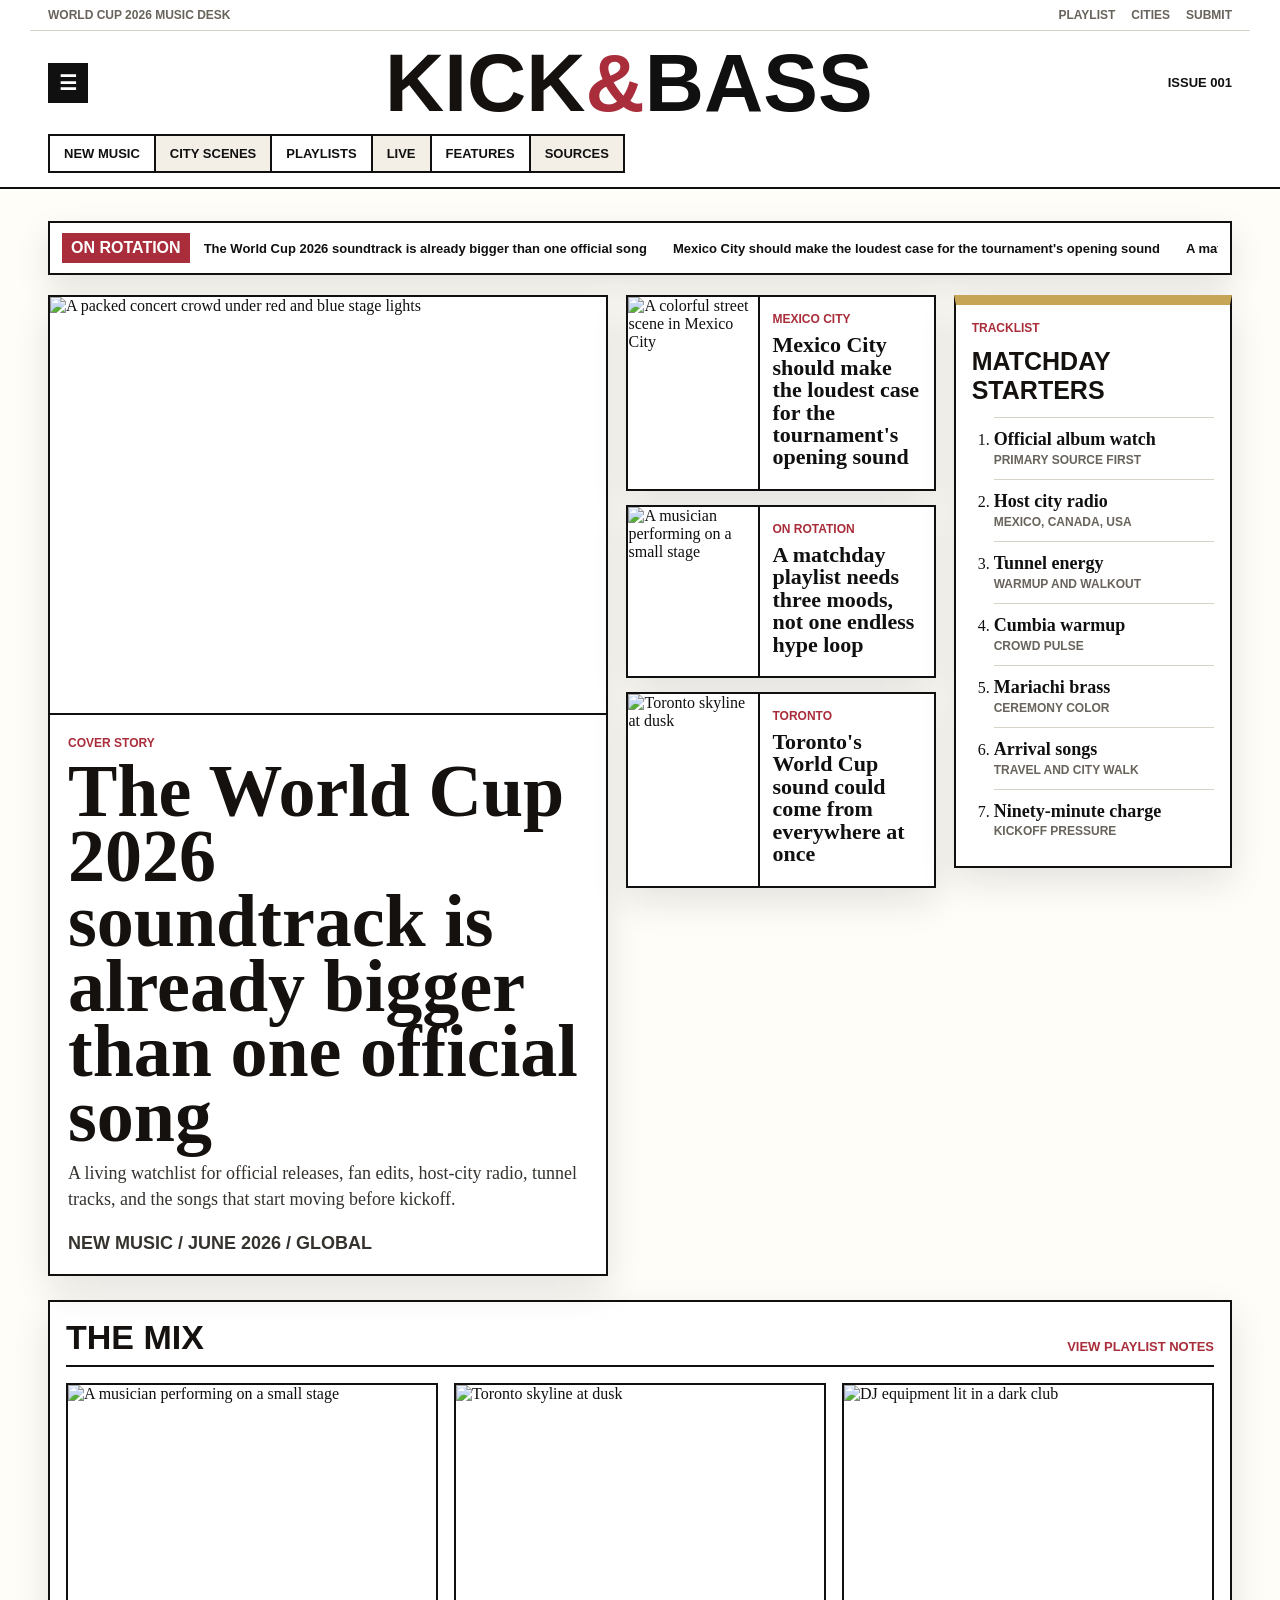
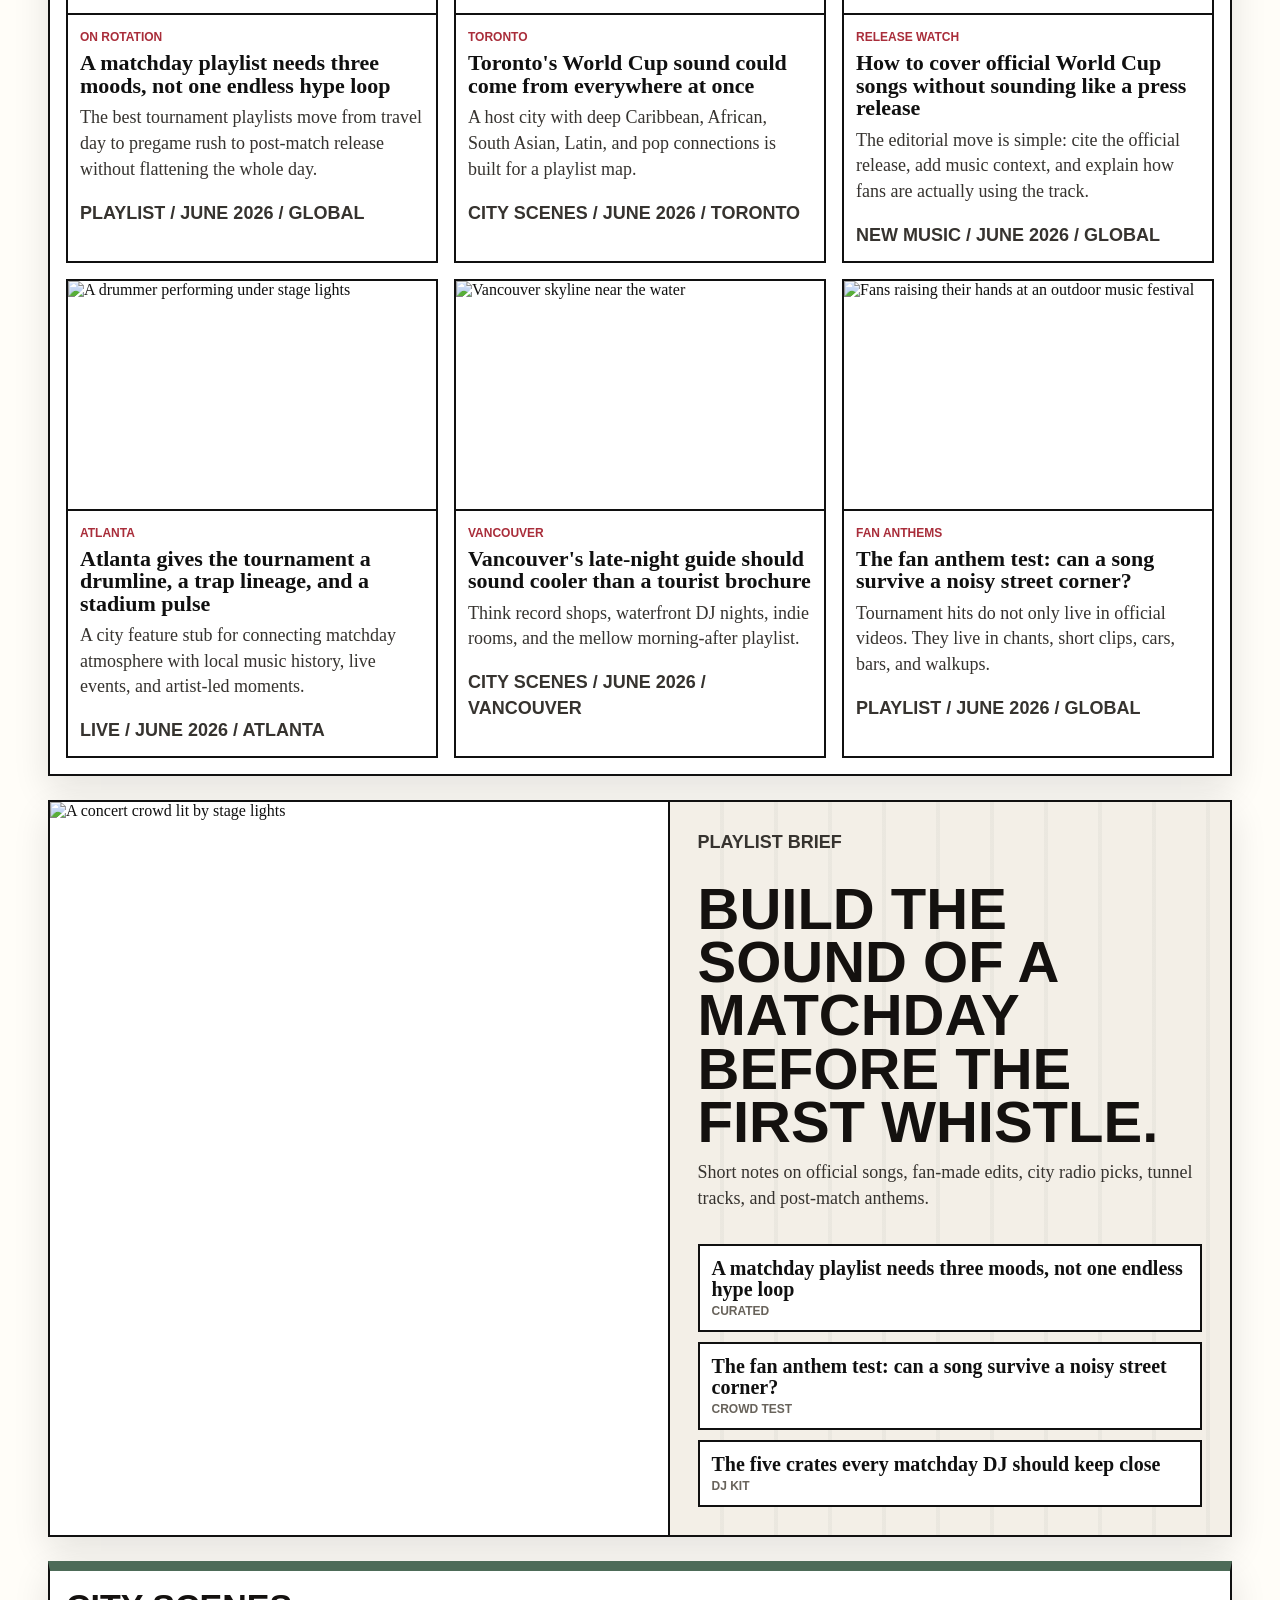
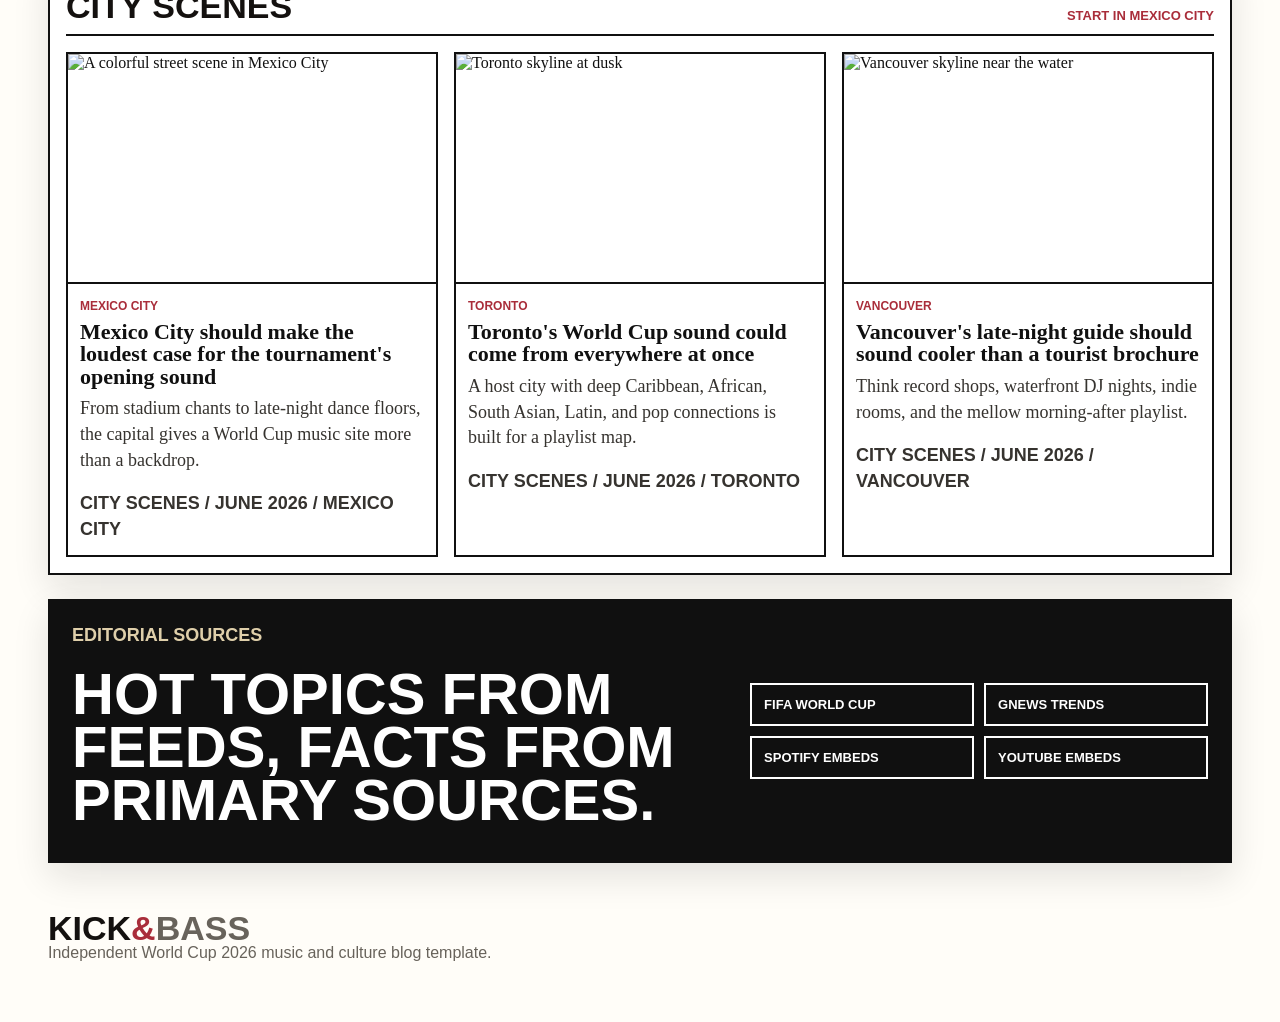
==== index.html @ 826d3645 "Create World Cup music blog" ====
<!doctype html>
<html lang="en">
  <head>
    <meta charset="utf-8" />
    <meta name="viewport" content="width=device-width, initial-scale=1" />
    <title>Kick & Bass - World Cup 2026 music and culture</title>
    <meta
      name="description"
      content="A static magazine-style blog template for World Cup 2026 music, culture, artists, playlists, cities, and matchday stories."
    />
    <meta property="og:title" content="Kick & Bass - World Cup 2026 music and culture" />
    <meta
      property="og:description"
      content="A static editorial site for World Cup 2026 music news, playlist culture, city scenes, and matchday sound."
    />
    <meta property="og:type" content="website" />
    <link rel="preconnect" href="https://images.unsplash.com" />
    <link rel="stylesheet" href="./styles.css" />
  </head>
  <body>
    <header class="site-header">
      <div class="utility-bar">
        <span>World Cup 2026 Music Desk</span>
        <nav aria-label="Utility links">
          <a href="#playlist">Playlist</a>
          <a href="#cities">Cities</a>
          <a href="./admin.html">Submit</a>
        </nav>
      </div>

      <div class="brand-row">
        <button class="icon-button" aria-label="Open sections">☰</button>
        <a class="brand" href="./index.html" aria-label="Kick and Bass home">
          <span>Kick</span><strong>&</strong>Bass
        </a>
        <a class="issue-link" href="#latest">Issue 001</a>
      </div>

      <nav class="channel-nav" aria-label="Sections">
        <a href="#latest">New Music</a>
        <a href="#cities">City Scenes</a>
        <a href="#playlist">Playlists</a>
        <a href="#live">Live</a>
        <a href="#features">Features</a>
        <a href="#sources">Sources</a>
      </nav>
    </header>

    <main>
      <section class="ticker" aria-label="Latest updates">
        <strong>On Rotation</strong>
        <div id="tickerItems"></div>
      </section>

      <section class="front-grid" aria-label="Top stories">
        <article class="lead-story" id="leadStory"></article>
        <aside class="stack-column" id="stackColumn"></aside>
        <aside class="chart-panel">
          <p class="eyebrow">Tracklist</p>
          <h2>Matchday Starters</h2>
          <ol id="trackList"></ol>
        </aside>
      </section>

      <section class="section-block" id="latest">
        <div class="section-heading">
          <h2>The Mix</h2>
          <a href="./article.html?id=playlist-watch">View playlist notes</a>
        </div>
        <div class="card-grid" id="latestGrid"></div>
      </section>

      <section class="wide-feature" id="playlist">
        <div class="cover-well">
          <img
            src="https://images.unsplash.com/photo-1501386761578-eac5c94b800a?auto=format&fit=crop&w=1600&q=85"
            alt="A concert crowd lit by stage lights"
          />
        </div>
        <div class="playlist-copy">
          <p class="eyebrow">Playlist Brief</p>
          <h2>Build the sound of a matchday before the first whistle.</h2>
          <p>
            Short notes on official songs, fan-made edits, city radio picks,
            tunnel tracks, and post-match anthems.
          </p>
          <div class="playlist-grid" id="playlistGrid"></div>
        </div>
      </section>

      <section class="section-block city-section" id="cities">
        <div class="section-heading">
          <h2>City Scenes</h2>
          <a href="./article.html?id=mexico-city-stadium-sound">Start in Mexico City</a>
        </div>
        <div class="city-grid" id="cityGrid"></div>
      </section>

      <section class="source-band" id="sources">
        <div>
          <p class="eyebrow">Editorial Sources</p>
          <h2>Hot topics from feeds, facts from primary sources.</h2>
        </div>
        <div class="source-list">
          <a href="https://www.fifa.com/worldcup" rel="noopener noreferrer" target="_blank">FIFA World Cup</a>
          <a href="https://gnews.io/" rel="noopener noreferrer" target="_blank">GNews trends</a>
          <a href="https://open.spotify.com/" rel="noopener noreferrer" target="_blank">Spotify embeds</a>
          <a href="https://www.youtube.com/" rel="noopener noreferrer" target="_blank">YouTube embeds</a>
        </div>
      </section>
    </main>

    <footer class="site-footer">
      <a class="brand small" href="./index.html"><span>Kick</span><strong>&</strong>Bass</a>
      <p>Independent World Cup 2026 music and culture blog template.</p>
    </footer>

    <script src="./data/articles.js"></script>
    <script src="./script.js"></script>
  </body>
</html>
---- styles.css ----
:root {
  --ink: #101010;
  --paper: #fffdf8;
  --white: #ffffff;
  --line: #d8d3c8;
  --muted: #68635b;
  --red: #a92d3a;
  --yellow: #c6a557;
  --cyan: #7ea8ad;
  --green: #4d6b58;
  --title: #14110f;
  --soft: #f3efe7;
  --shadow: 0 14px 34px rgba(16, 16, 16, 0.11);
  --max: 1220px;
}

* {
  box-sizing: border-box;
}

html {
  scroll-behavior: smooth;
}

body {
  margin: 0;
  background: var(--paper);
  color: var(--ink);
  font-family: Georgia, "Times New Roman", serif;
  overflow-x: hidden;
}

a {
  color: inherit;
  text-decoration: none;
}

img {
  display: block;
  width: 100%;
  object-fit: cover;
}

h1,
h2,
h3,
p {
  margin-top: 0;
}

h1,
h2,
h3 {
  overflow-wrap: anywhere;
}

.site-header {
  background: var(--white);
  border-bottom: 2px solid var(--ink);
}

.utility-bar,
.brand-row,
.channel-nav,
main,
.site-footer {
  max-width: var(--max);
  margin: 0 auto;
}

.utility-bar {
  display: flex;
  justify-content: space-between;
  gap: 18px;
  padding: 8px 18px;
  border-bottom: 1px solid var(--line);
  color: var(--muted);
  font: 700 12px Arial, Helvetica, sans-serif;
  text-transform: uppercase;
}

.utility-bar nav {
  display: flex;
  gap: 16px;
  white-space: nowrap;
}

.brand-row {
  display: grid;
  grid-template-columns: 42px 1fr auto;
  align-items: center;
  gap: 16px;
  padding: 18px;
}

.site-header.simple .brand-row {
  grid-template-columns: 1fr auto;
}

.brand {
  justify-self: center;
  font: 900 82px / 0.82 Impact, Haettenschweiler, "Arial Narrow Bold", sans-serif;
  letter-spacing: 0;
  text-transform: uppercase;
}

.site-header.simple .brand {
  justify-self: start;
}

.brand span {
  color: var(--title);
}

.brand strong {
  color: var(--red);
  font-weight: inherit;
}

.brand.small {
  justify-self: start;
  font-size: 34px;
}

.icon-button,
.draft-form button {
  display: inline-grid;
  place-items: center;
  min-height: 40px;
  border: 2px solid var(--ink);
  background: var(--ink);
  color: var(--white);
  padding: 0 14px;
  font: 900 13px Arial, Helvetica, sans-serif;
  cursor: pointer;
}

.icon-button {
  width: 40px;
  padding: 0;
  font-size: 20px;
}

.issue-link,
.back-link {
  font: 900 13px Arial, Helvetica, sans-serif;
  text-transform: uppercase;
}

.channel-nav {
  display: flex;
  gap: 0;
  overflow-x: auto;
  scrollbar-width: none;
  padding: 0 18px 14px;
  font: 900 13px Arial, Helvetica, sans-serif;
  text-transform: uppercase;
}

.channel-nav::-webkit-scrollbar,
#tickerItems::-webkit-scrollbar {
  display: none;
}

.channel-nav a {
  border: 2px solid var(--ink);
  border-right: 0;
  padding: 10px 14px;
  background: var(--white);
  white-space: nowrap;
}

.channel-nav a:nth-child(2n) {
  background: var(--soft);
}

.channel-nav a:last-child {
  border-right: 2px solid var(--ink);
}

.channel-nav a:hover {
  background: var(--ink);
  color: var(--white);
}

main {
  padding: 18px;
}

.ticker {
  display: grid;
  grid-template-columns: auto 1fr;
  gap: 14px;
  align-items: center;
  margin: 14px 0 20px;
  border: 2px solid var(--ink);
  background: var(--white);
  box-shadow: var(--shadow);
  padding: 10px 12px;
  font-family: Arial, Helvetica, sans-serif;
}

.ticker strong {
  background: var(--red);
  color: var(--white);
  padding: 6px 9px;
  text-transform: uppercase;
}

#tickerItems {
  display: flex;
  gap: 26px;
  overflow-x: auto;
  scrollbar-width: none;
  white-space: nowrap;
  font-size: 13px;
  font-weight: 800;
}

.front-grid {
  display: grid;
  grid-template-columns: minmax(0, 1.45fr) minmax(280px, 0.8fr) minmax(260px, 0.72fr);
  gap: 18px;
  align-items: start;
}

.lead-story,
.stack-card,
.story-card,
.city-card,
.chart-panel,
.wide-feature,
.section-block,
.source-band,
.article-page,
.editor-panel,
.preview-panel {
  background: var(--white);
  border: 2px solid var(--ink);
  box-shadow: var(--shadow);
}

.story-link {
  display: block;
}

.story-link:hover h1,
.story-link:hover h3,
.ticker a:hover,
.source-list a:hover,
.article-body a:hover {
  color: var(--red);
}

.story-link:focus-visible,
.ticker a:focus-visible,
.source-list a:focus-visible,
.back-link:focus-visible,
.issue-link:focus-visible {
  outline: 3px solid var(--cyan);
  outline-offset: 4px;
}

.lead-story img {
  aspect-ratio: 4 / 3;
  border-bottom: 2px solid var(--ink);
}

.lead-copy {
  padding: 18px;
}

.eyebrow,
.lead-copy span,
.stack-card span,
.story-card span,
.city-card span,
.draft-preview span {
  color: var(--red);
  font: 900 12px Arial, Helvetica, sans-serif;
  letter-spacing: 0;
  text-transform: uppercase;
}

.lead-copy h1 {
  color: var(--title);
  margin: 8px 0 12px;
  font-size: 74px;
  line-height: 0.88;
}

.lead-copy p,
.story-card p,
.city-card p,
.playlist-copy p,
.source-band p {
  color: #36332f;
  font-size: 18px;
  line-height: 1.43;
}

.meta {
  margin: 0;
  color: var(--muted);
  font: 800 12px Arial, Helvetica, sans-serif;
  text-transform: uppercase;
}

.stack-column {
  display: grid;
  gap: 14px;
}

.stack-card {
  display: grid;
  grid-template-columns: 132px 1fr;
  min-height: 148px;
}

.stack-card img {
  height: 100%;
  border-right: 2px solid var(--ink);
}

.stack-card div {
  padding: 12px;
}

.stack-card h3,
.story-card h3,
.city-card h3 {
  margin: 7px 0 8px;
  font-size: 22px;
  line-height: 1.02;
}

.stack-card p {
  display: none;
}

.chart-panel {
  border-top-width: 10px;
  border-top-color: var(--yellow);
  padding: 16px;
}

.chart-panel h2 {
  color: var(--title);
  margin: 6px 0 12px;
  font: 900 25px Arial, Helvetica, sans-serif;
  text-transform: uppercase;
}

.chart-panel ol {
  margin: 0;
  padding-left: 22px;
}

.chart-panel li {
  padding: 12px 0;
  border-top: 1px solid var(--line);
}

.chart-panel li strong,
.chart-panel li span {
  display: block;
}

.chart-panel li strong {
  font-size: 18px;
  line-height: 1.05;
}

.chart-panel li span {
  margin-top: 4px;
  color: var(--muted);
  font: 700 12px Arial, Helvetica, sans-serif;
  text-transform: uppercase;
}

.section-block {
  margin-top: 24px;
  padding: 16px;
}

.section-heading {
  display: flex;
  justify-content: space-between;
  align-items: end;
  gap: 14px;
  margin-bottom: 16px;
  border-bottom: 2px solid var(--ink);
}

.section-heading h2 {
  color: var(--title);
  margin-bottom: 8px;
  font: 900 34px Arial, Helvetica, sans-serif;
  text-transform: uppercase;
}

.section-heading a {
  margin-bottom: 11px;
  color: var(--red);
  font: 900 13px Arial, Helvetica, sans-serif;
  text-transform: uppercase;
}

.card-grid,
.city-grid {
  display: grid;
  gap: 16px;
}

.card-grid {
  grid-template-columns: repeat(3, minmax(0, 1fr));
}

.city-grid {
  grid-template-columns: repeat(3, minmax(0, 1fr));
}

.story-card,
.city-card {
  border-width: 2px;
  box-shadow: none;
}

.story-card img,
.city-card img {
  aspect-ratio: 16 / 10;
  border-bottom: 2px solid var(--ink);
}

.story-card div,
.city-card div {
  padding: 12px;
}

.wide-feature {
  display: grid;
  grid-template-columns: minmax(0, 1.05fr) minmax(320px, 0.95fr);
  gap: 0;
  margin-top: 24px;
}

.cover-well img {
  height: 100%;
  min-height: 440px;
  border-right: 2px solid var(--ink);
}

.playlist-copy {
  display: grid;
  align-content: center;
  padding: 28px;
  background:
    linear-gradient(90deg, transparent 0 92%, rgba(16, 16, 16, 0.035) 92% 100%),
    var(--soft);
  background-size: 54px 54px;
}

.playlist-copy h2,
.source-band h2 {
  color: var(--title);
  margin: 8px 0 12px;
  font: 900 58px / 0.92 Impact, Haettenschweiler, "Arial Narrow Bold", sans-serif;
  text-transform: uppercase;
}

.playlist-grid {
  display: grid;
  gap: 10px;
  margin-top: 14px;
}

.playlist-chip {
  display: grid;
  gap: 4px;
  border: 2px solid var(--ink);
  background: var(--white);
  padding: 12px;
}

.playlist-chip strong {
  font-size: 20px;
  line-height: 1.05;
}

.playlist-chip span {
  color: var(--muted);
  font: 900 12px Arial, Helvetica, sans-serif;
  text-transform: uppercase;
}

.city-section {
  border-top-width: 10px;
  border-top-color: var(--green);
}

.source-band {
  display: grid;
  grid-template-columns: minmax(0, 1fr) minmax(260px, 0.7fr);
  gap: 24px;
  align-items: center;
  margin-top: 24px;
  padding: 22px;
  background: var(--ink);
  color: var(--white);
}

.source-band .eyebrow,
.source-band p {
  color: #dfcfaa;
}

.source-band h2 {
  color: var(--white);
}

.source-list {
  display: grid;
  grid-template-columns: repeat(2, minmax(0, 1fr));
  gap: 10px;
  font: 900 13px Arial, Helvetica, sans-serif;
  text-transform: uppercase;
}

.source-list a {
  border: 2px solid var(--white);
  padding: 12px;
}

.site-footer {
  padding: 34px 18px 44px;
  color: var(--muted);
  font-family: Arial, Helvetica, sans-serif;
}

.article-page {
  max-width: 860px;
  padding: 26px;
}

.article-hero h1,
.article-missing h1 {
  color: var(--title);
  margin: 8px 0 12px;
  font-size: 76px;
  line-height: 0.9;
}

.article-summary {
  color: #36332f;
  font-size: 21px;
  line-height: 1.45;
}

.article-hero img {
  aspect-ratio: 16 / 9;
  margin: 22px 0 28px;
  border: 2px solid var(--ink);
  background: var(--line);
}

.article-body {
  font-size: 19px;
  line-height: 1.68;
}

.article-body h1 {
  display: none;
}

.article-body h2 {
  margin: 34px 0 10px;
  font-size: 31px;
  line-height: 1.08;
}

.article-body h3 {
  margin: 26px 0 9px;
  font-size: 24px;
  line-height: 1.15;
}

.article-body p,
.article-body ul,
.article-body blockquote {
  margin: 0 0 20px;
}

.article-body ul {
  padding-left: 24px;
}

.article-body a {
  color: var(--red);
  text-decoration: underline;
  text-decoration-thickness: 2px;
}

.article-body blockquote {
  border-left: 6px solid var(--yellow);
  padding-left: 16px;
  color: #403b36;
  font-size: 21px;
}

.article-error,
.article-missing p {
  color: var(--muted);
  line-height: 1.5;
}

.admin-shell {
  display: grid;
  grid-template-columns: 1fr 0.85fr;
  gap: 24px;
  align-items: start;
}

.editor-panel,
.preview-panel {
  padding: 22px;
}

.editor-panel h1 {
  font-size: 66px;
  line-height: 0.9;
}

.draft-form {
  display: grid;
  gap: 14px;
}

.draft-form label {
  display: grid;
  gap: 6px;
  font: 900 13px Arial, Helvetica, sans-serif;
  text-transform: uppercase;
}

.draft-form input,
.draft-form select,
.draft-form textarea {
  width: 100%;
  border: 2px solid var(--ink);
  background: var(--paper);
  color: var(--ink);
  padding: 11px;
  font: 16px Arial, Helvetica, sans-serif;
}

.draft-preview img,
.placeholder-image {
  aspect-ratio: 16 / 10;
  margin-bottom: 12px;
  border: 2px solid var(--ink);
  background:
    linear-gradient(135deg, var(--soft) 0 25%, transparent 25% 50%, #dfcfaa 50% 75%, var(--red) 75% 100%),
    var(--white);
}

.draft-preview h2 {
  font-size: 30px;
  line-height: 1;
}

.draft-body {
  color: var(--muted);
  line-height: 1.5;
  white-space: pre-wrap;
}

@media (max-width: 980px) {
  .brand {
    font-size: 62px;
  }

  .lead-copy h1,
  .article-hero h1,
  .article-missing h1 {
    font-size: 56px;
  }

  .playlist-copy h2,
  .source-band h2,
  .editor-panel h1 {
    font-size: 46px;
  }

  .front-grid,
  .wide-feature,
  .source-band,
  .admin-shell {
    grid-template-columns: 1fr;
  }

  .cover-well img {
    min-height: 320px;
    border-right: 0;
    border-bottom: 2px solid var(--ink);
  }

  .card-grid,
  .city-grid {
    grid-template-columns: repeat(2, minmax(0, 1fr));
  }
}

@media (max-width: 640px) {
  .brand {
    font-size: 42px;
  }

  .lead-copy h1,
  .article-hero h1,
  .article-missing h1 {
    font-size: 42px;
  }

  .playlist-copy h2,
  .source-band h2,
  .editor-panel h1 {
    font-size: 36px;
  }

  .utility-bar {
    align-items: flex-start;
    flex-direction: column;
  }

  .brand-row {
    grid-template-columns: 40px 1fr;
  }

  .issue-link {
    grid-column: 1 / -1;
    justify-self: center;
  }

  .site-header.simple .brand-row {
    grid-template-columns: 1fr;
  }

  .site-header.simple .back-link {
    justify-self: start;
  }

  .ticker {
    grid-template-columns: 1fr;
  }

  .stack-card {
    grid-template-columns: 112px 1fr;
  }

  .card-grid,
  .city-grid,
  .source-list {
    grid-template-columns: 1fr;
  }

  .section-heading {
    align-items: start;
    flex-direction: column;
  }

  .section-heading a {
    margin-bottom: 12px;
  }

  .article-page {
    padding: 18px;
  }
}
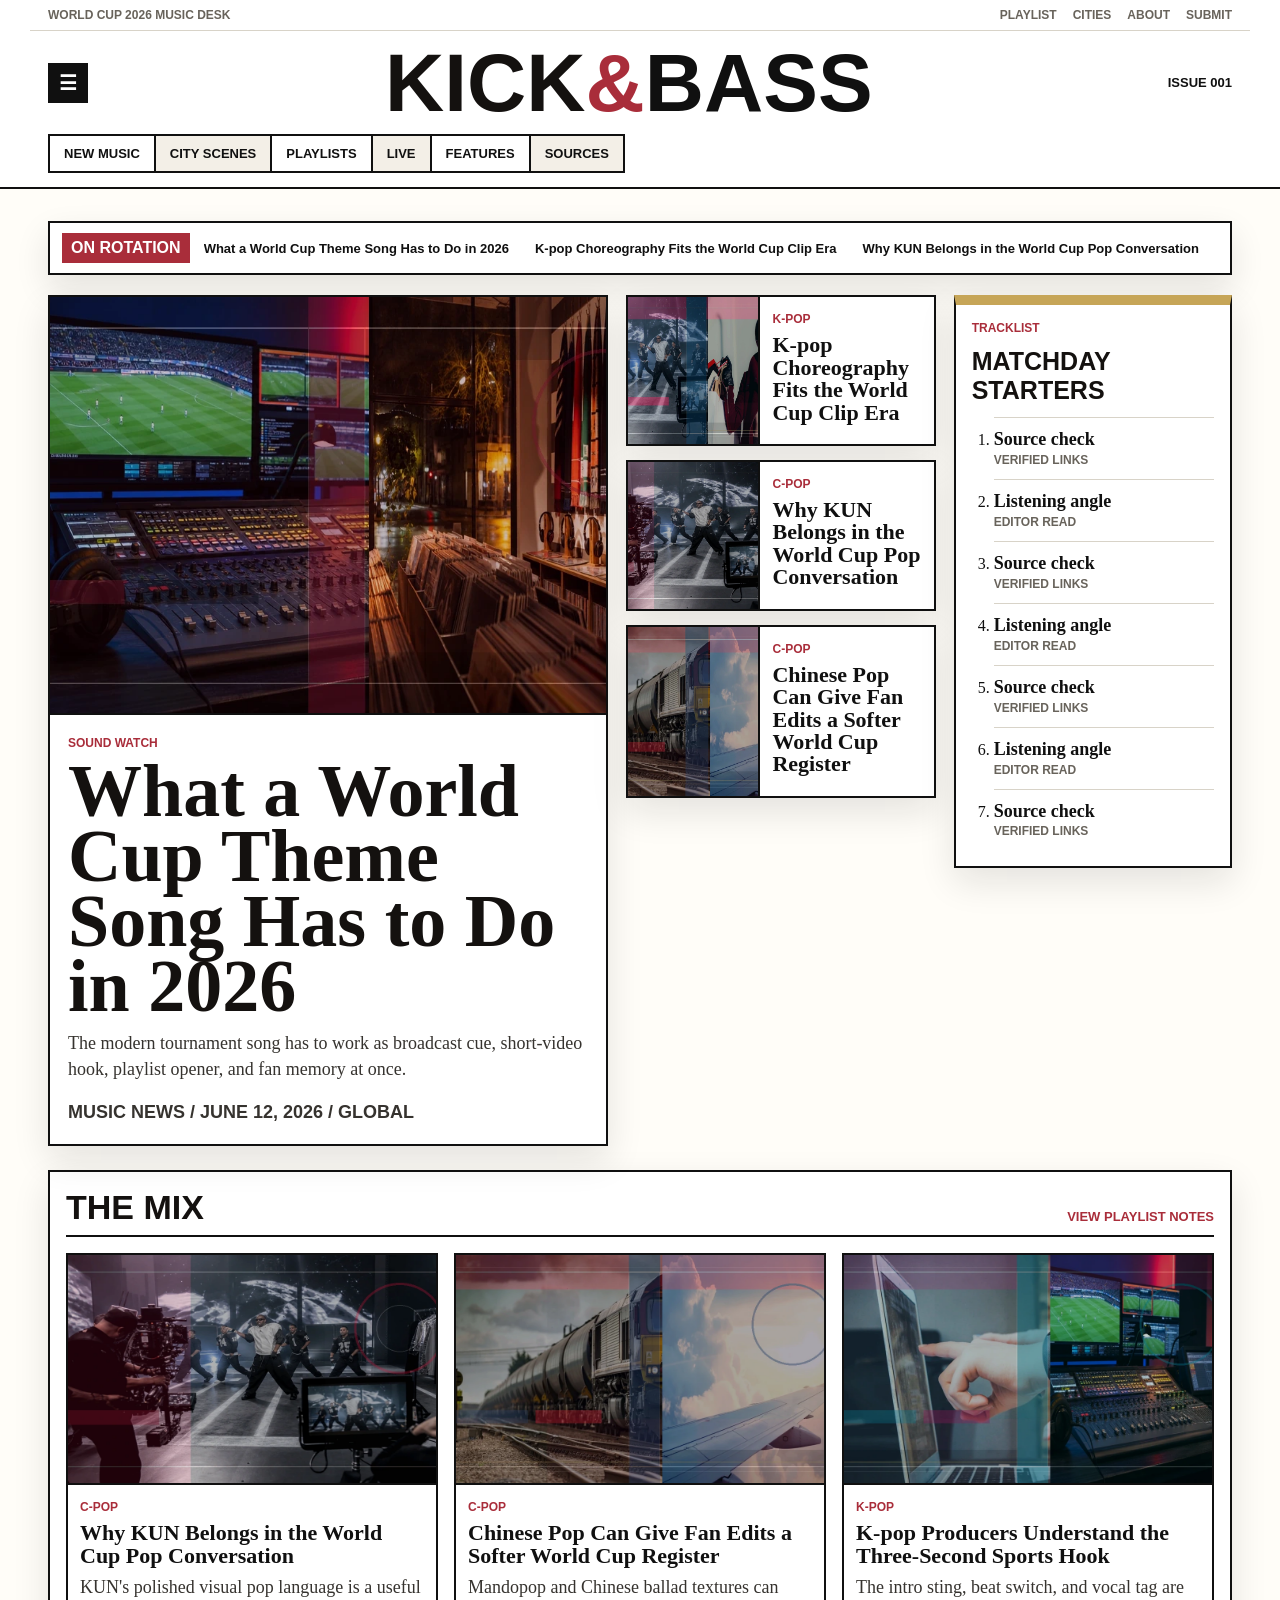
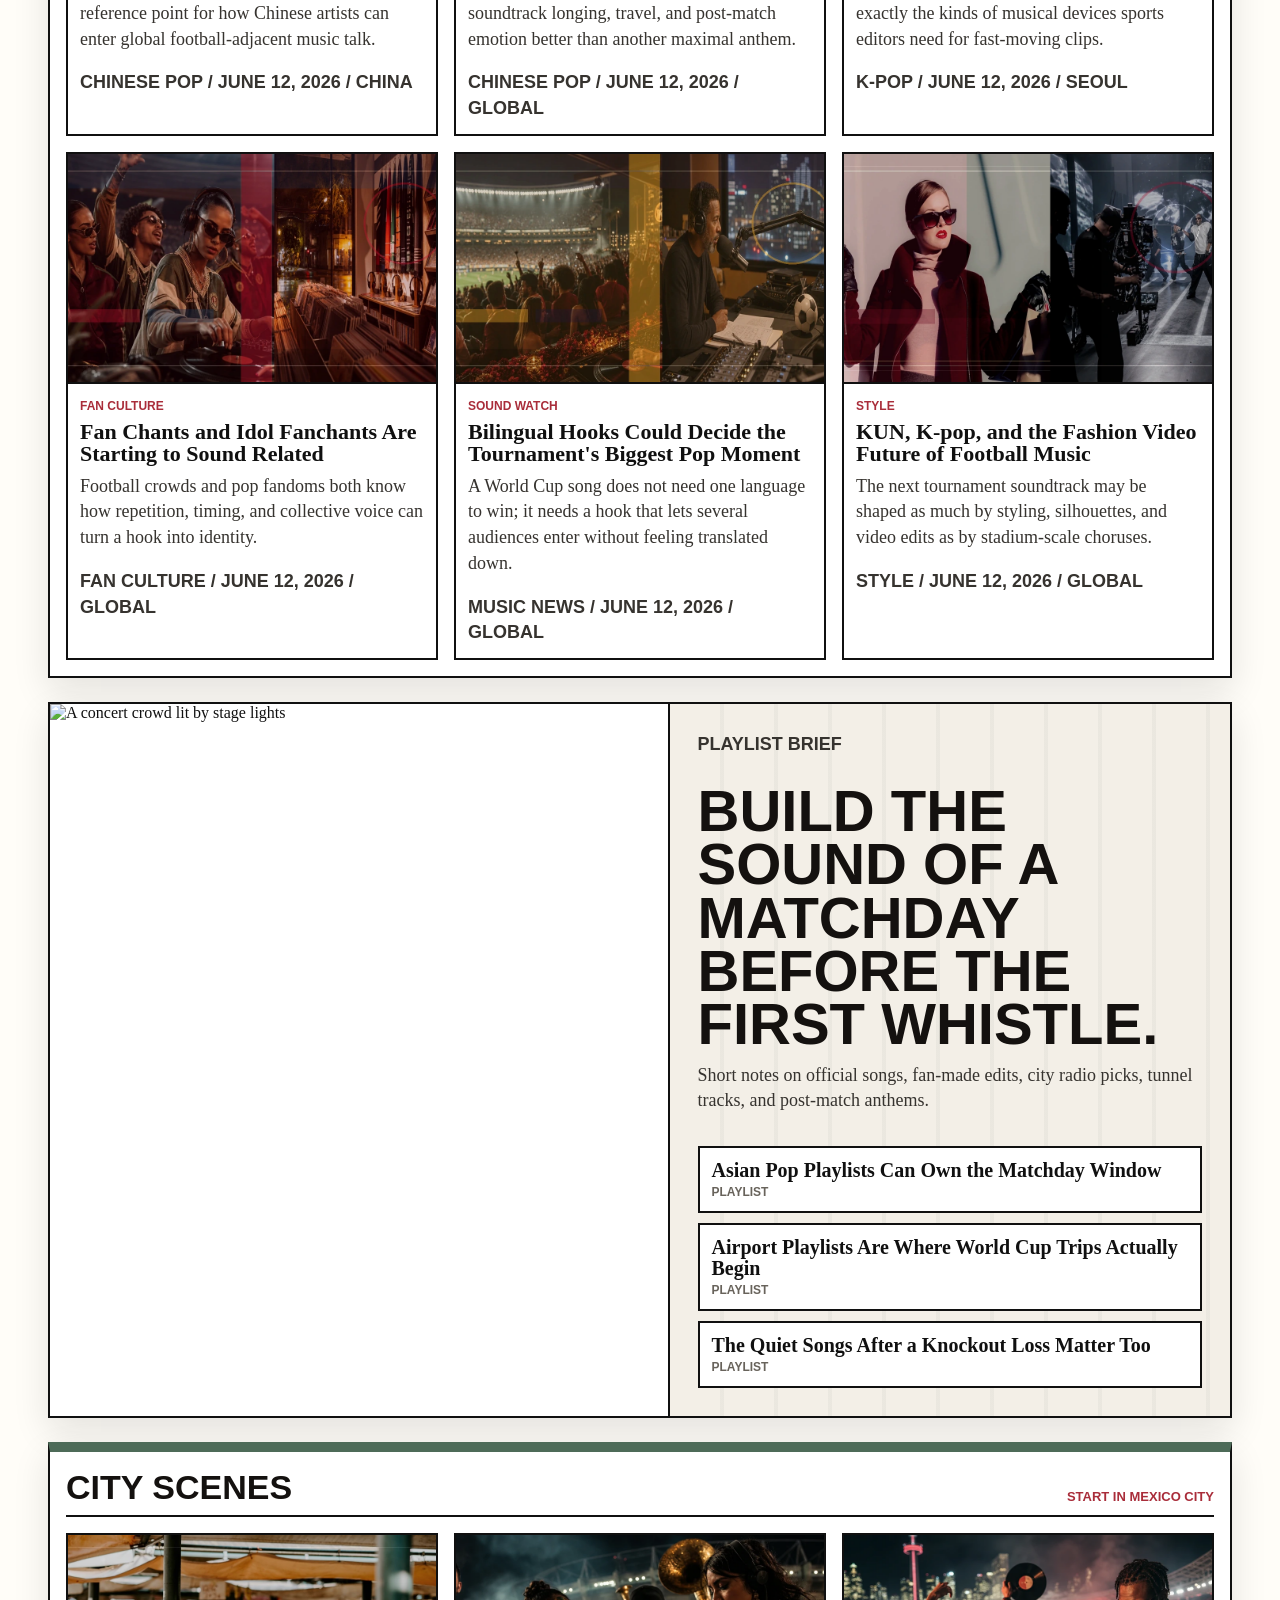
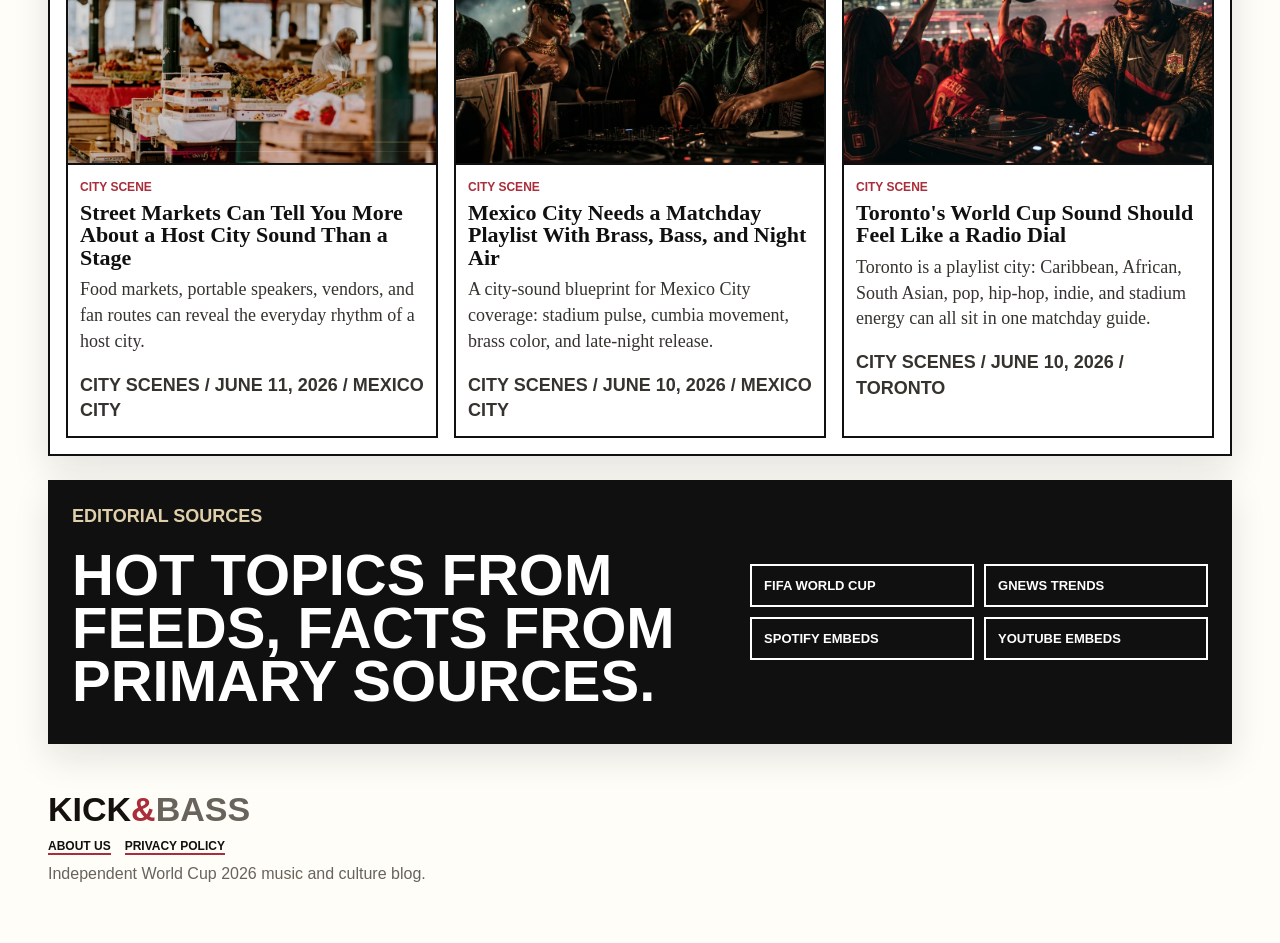
==== commit 806533e8: "Add K-pop articles and improve editorial pages" ====
--- a/index.html
+++ b/index.html
@@ -24,6 +24,7 @@
         <nav aria-label="Utility links">
           <a href="#playlist">Playlist</a>
           <a href="#cities">Cities</a>
+          <a href="./about-us.html">About</a>
           <a href="./admin.html">Submit</a>
         </nav>
       </div>
@@ -112,7 +113,11 @@
 
     <footer class="site-footer">
       <a class="brand small" href="./index.html"><span>Kick</span><strong>&</strong>Bass</a>
-      <p>Independent World Cup 2026 music and culture blog template.</p>
+      <nav class="footer-links" aria-label="Footer links">
+        <a href="./about-us.html">About Us</a>
+        <a href="./privacy-policy.html">Privacy Policy</a>
+      </nav>
+      <p>Independent World Cup 2026 music and culture blog.</p>
     </footer>
 
     <script src="./data/articles.js"></script>
--- a/styles.css
+++ b/styles.css
@@ -537,9 +537,30 @@
   font-family: Arial, Helvetica, sans-serif;
 }
 
+.footer-links {
+  display: flex;
+  flex-wrap: wrap;
+  gap: 14px;
+  margin: 14px 0 10px;
+  color: var(--ink);
+  font: 900 12px Arial, Helvetica, sans-serif;
+  text-transform: uppercase;
+}
+
+.footer-links a {
+  border-bottom: 2px solid var(--red);
+}
+
 .article-page {
   max-width: 860px;
   padding: 26px;
+}
+
+.legal-page h1 {
+  color: var(--title);
+  margin: 8px 0 18px;
+  font-size: 68px;
+  line-height: 0.9;
 }
 
 .article-hero h1,
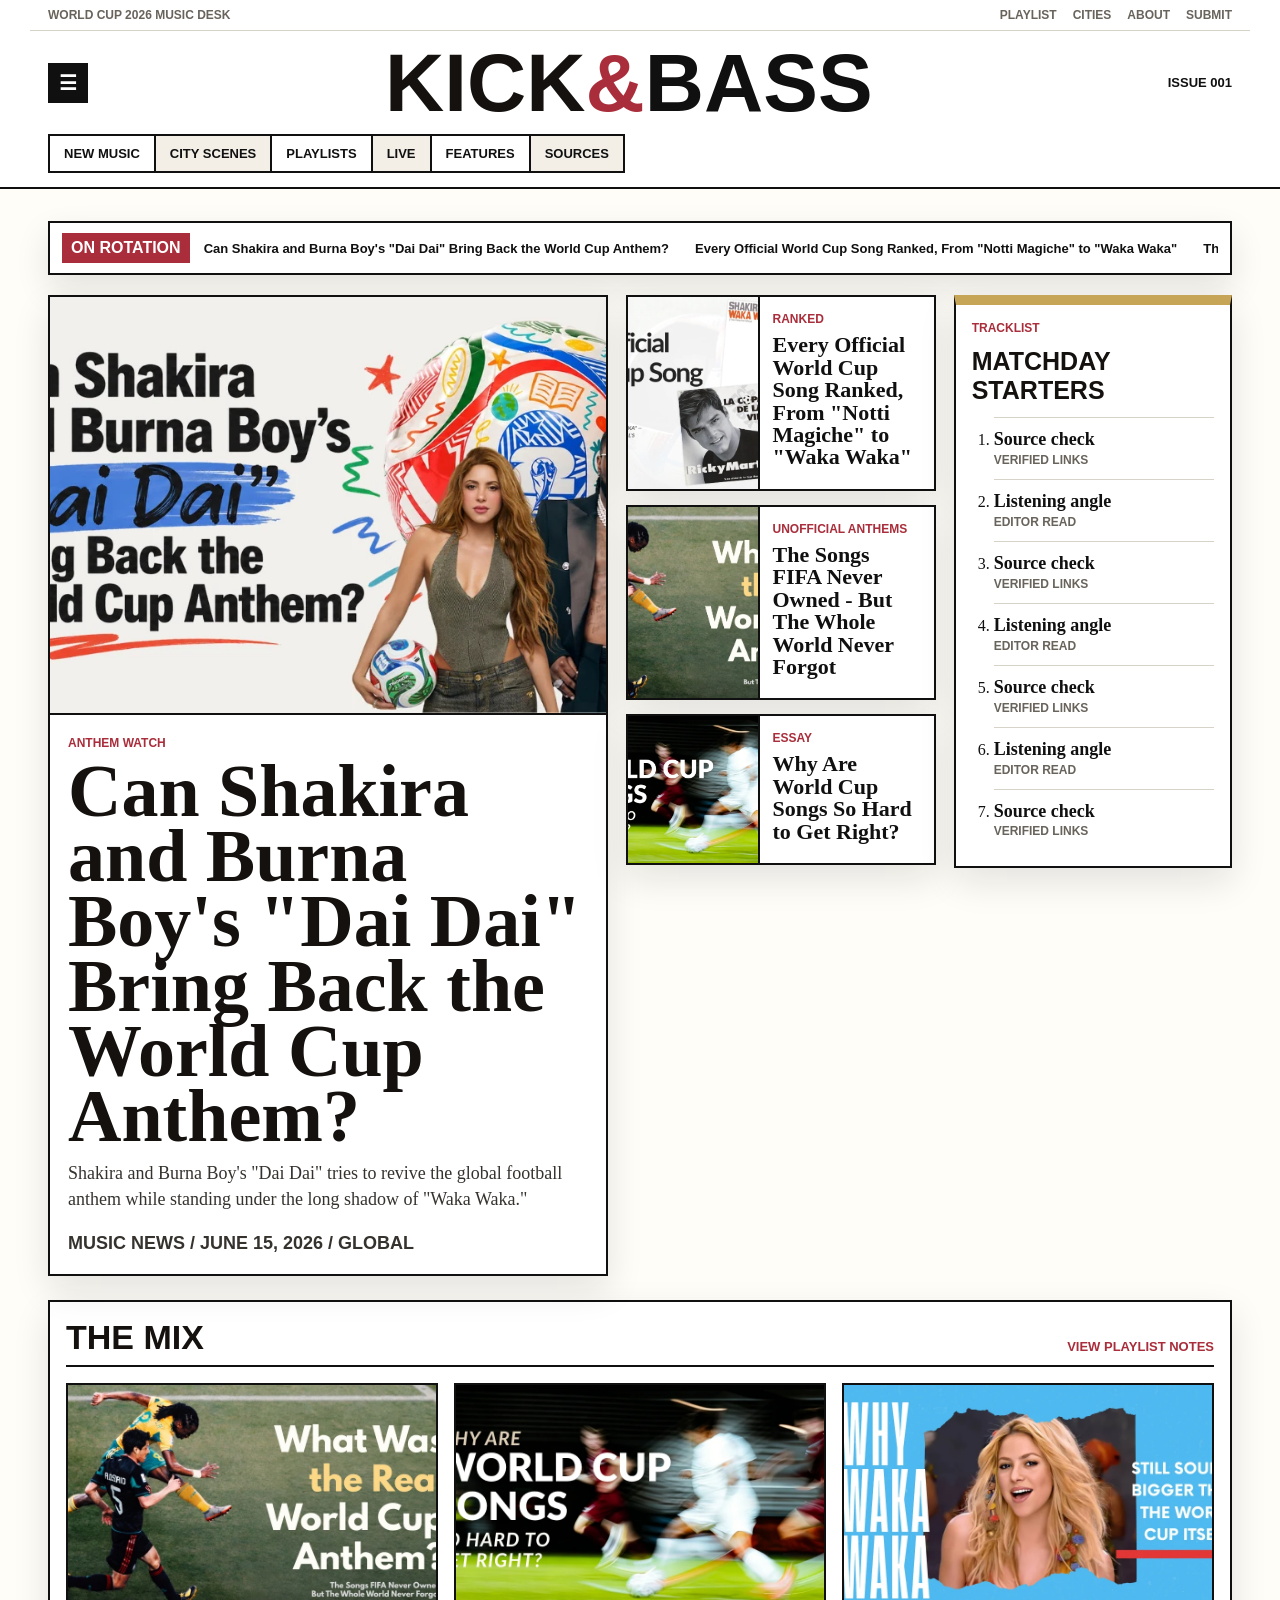
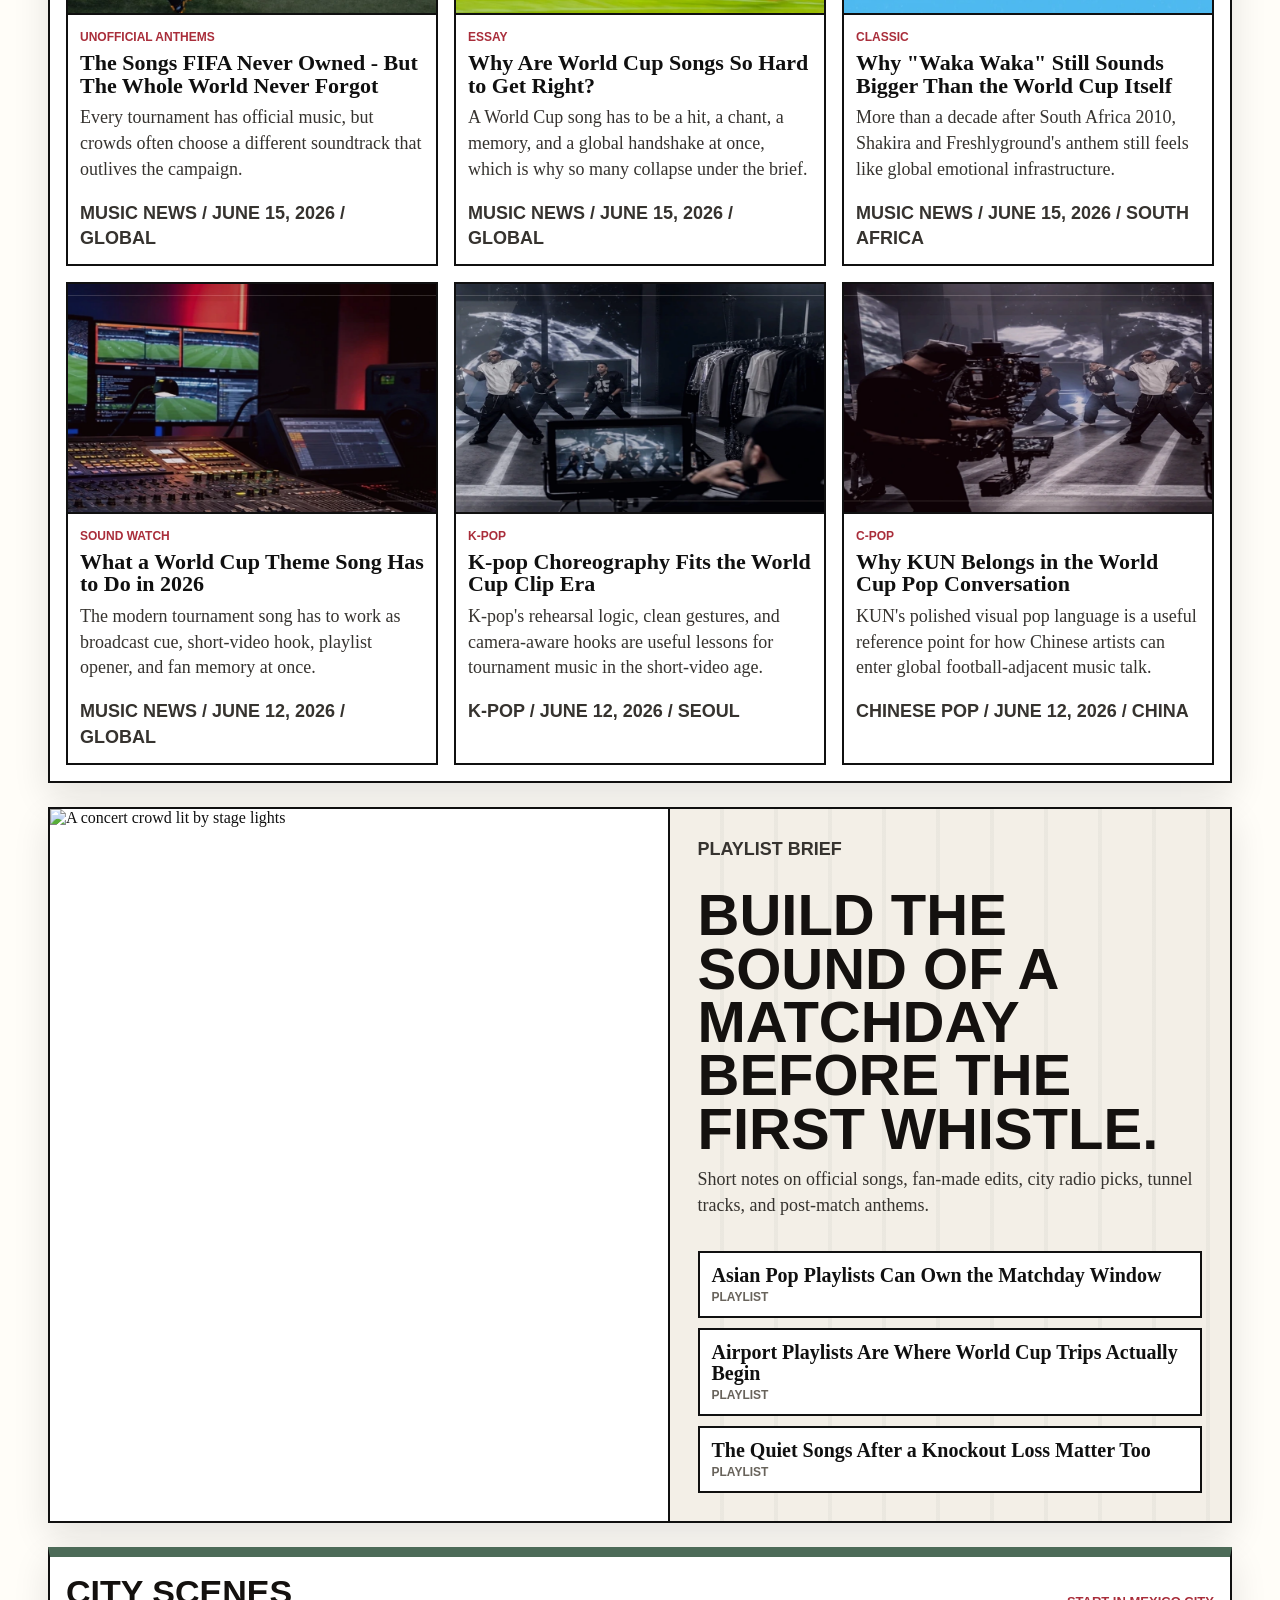
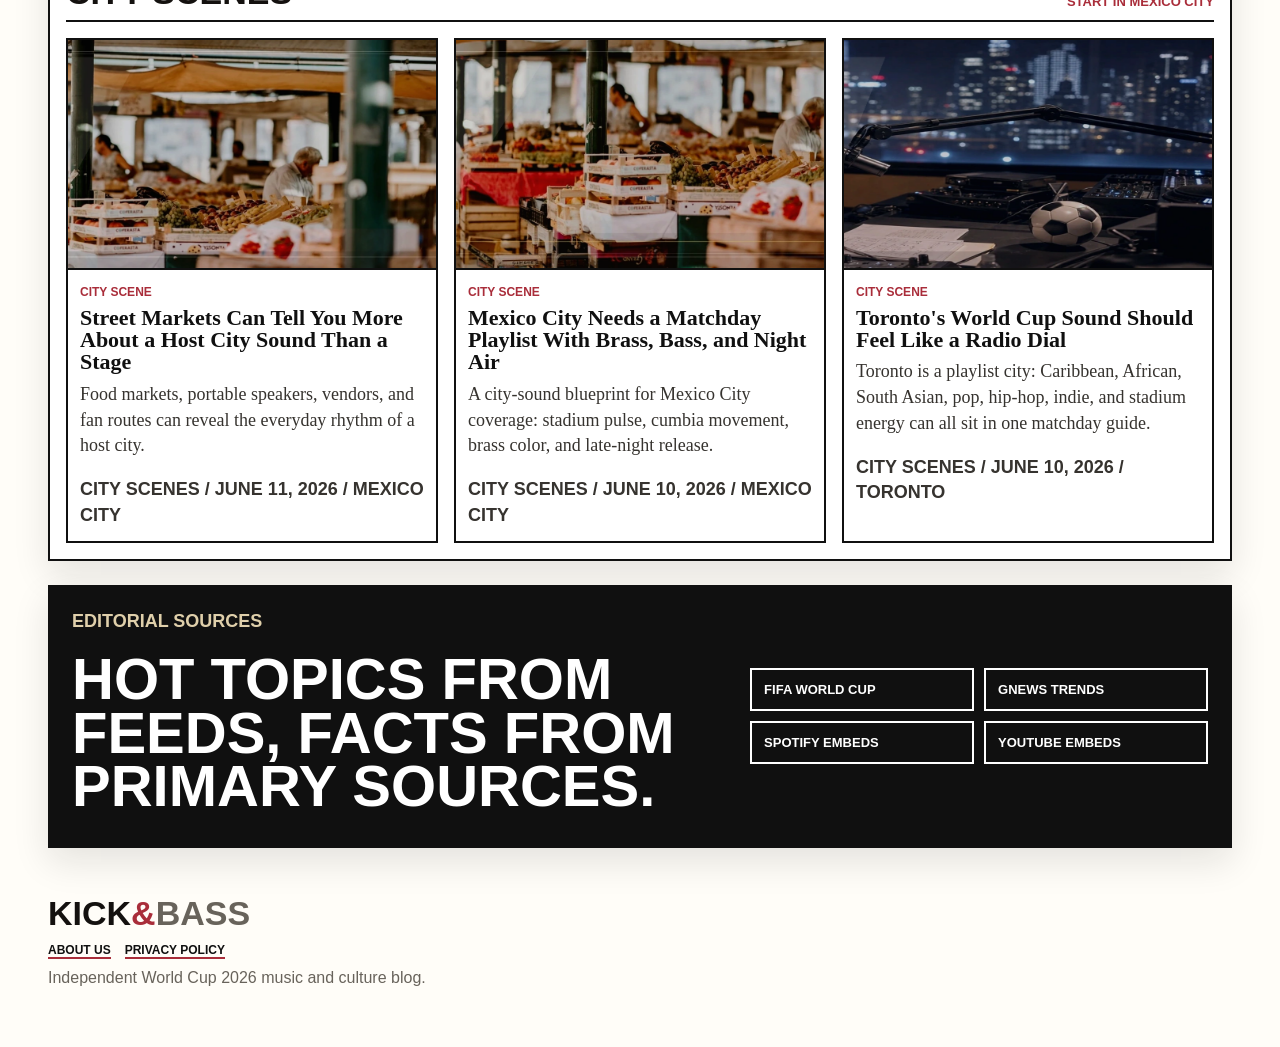
==== commit eafa200a: "Add AdSense configuration" ====
--- a/index.html
+++ b/index.html
@@ -15,6 +15,11 @@
     />
     <meta property="og:type" content="website" />
     <link rel="preconnect" href="https://images.unsplash.com" />
+    <script
+      async
+      src="https://pagead2.googlesyndication.com/pagead/js/adsbygoogle.js?client=ca-pub-3447911729170018"
+      crossorigin="anonymous"
+    ></script>
     <link rel="stylesheet" href="./styles.css" />
   </head>
   <body>
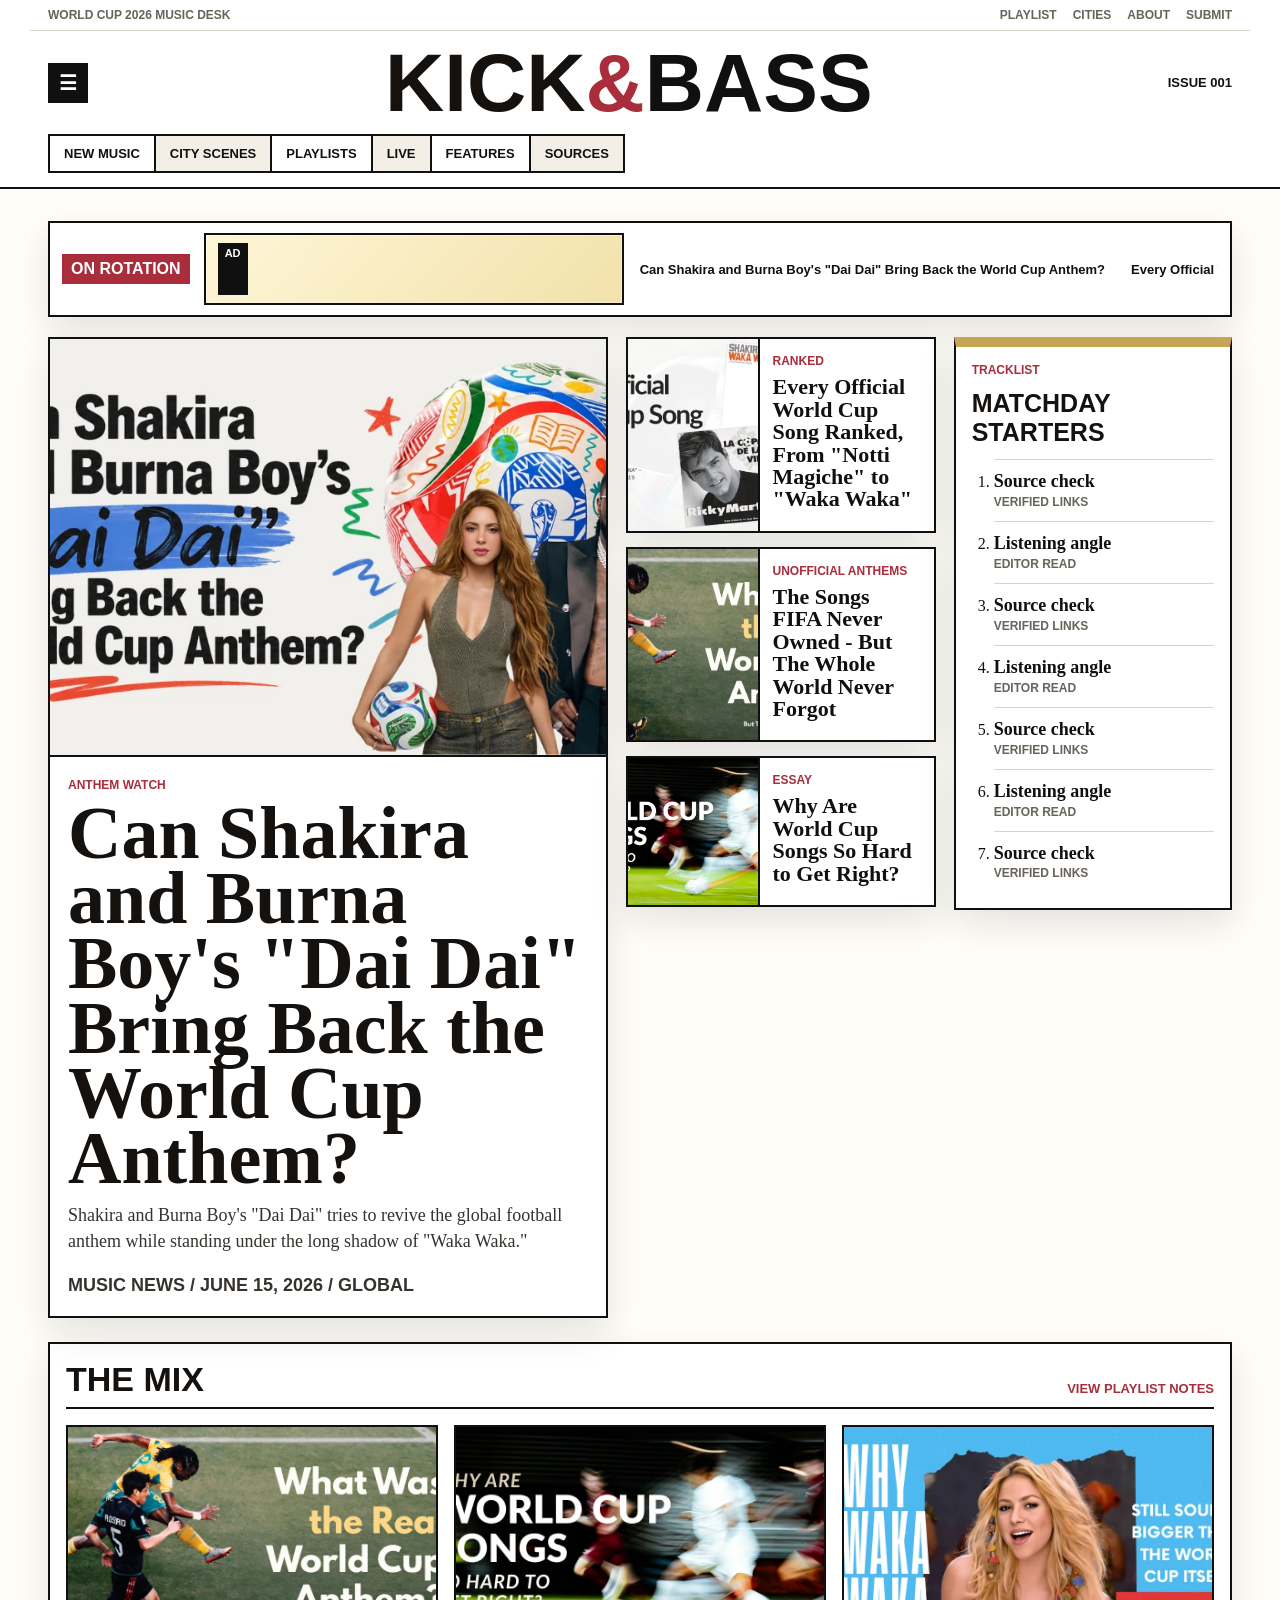
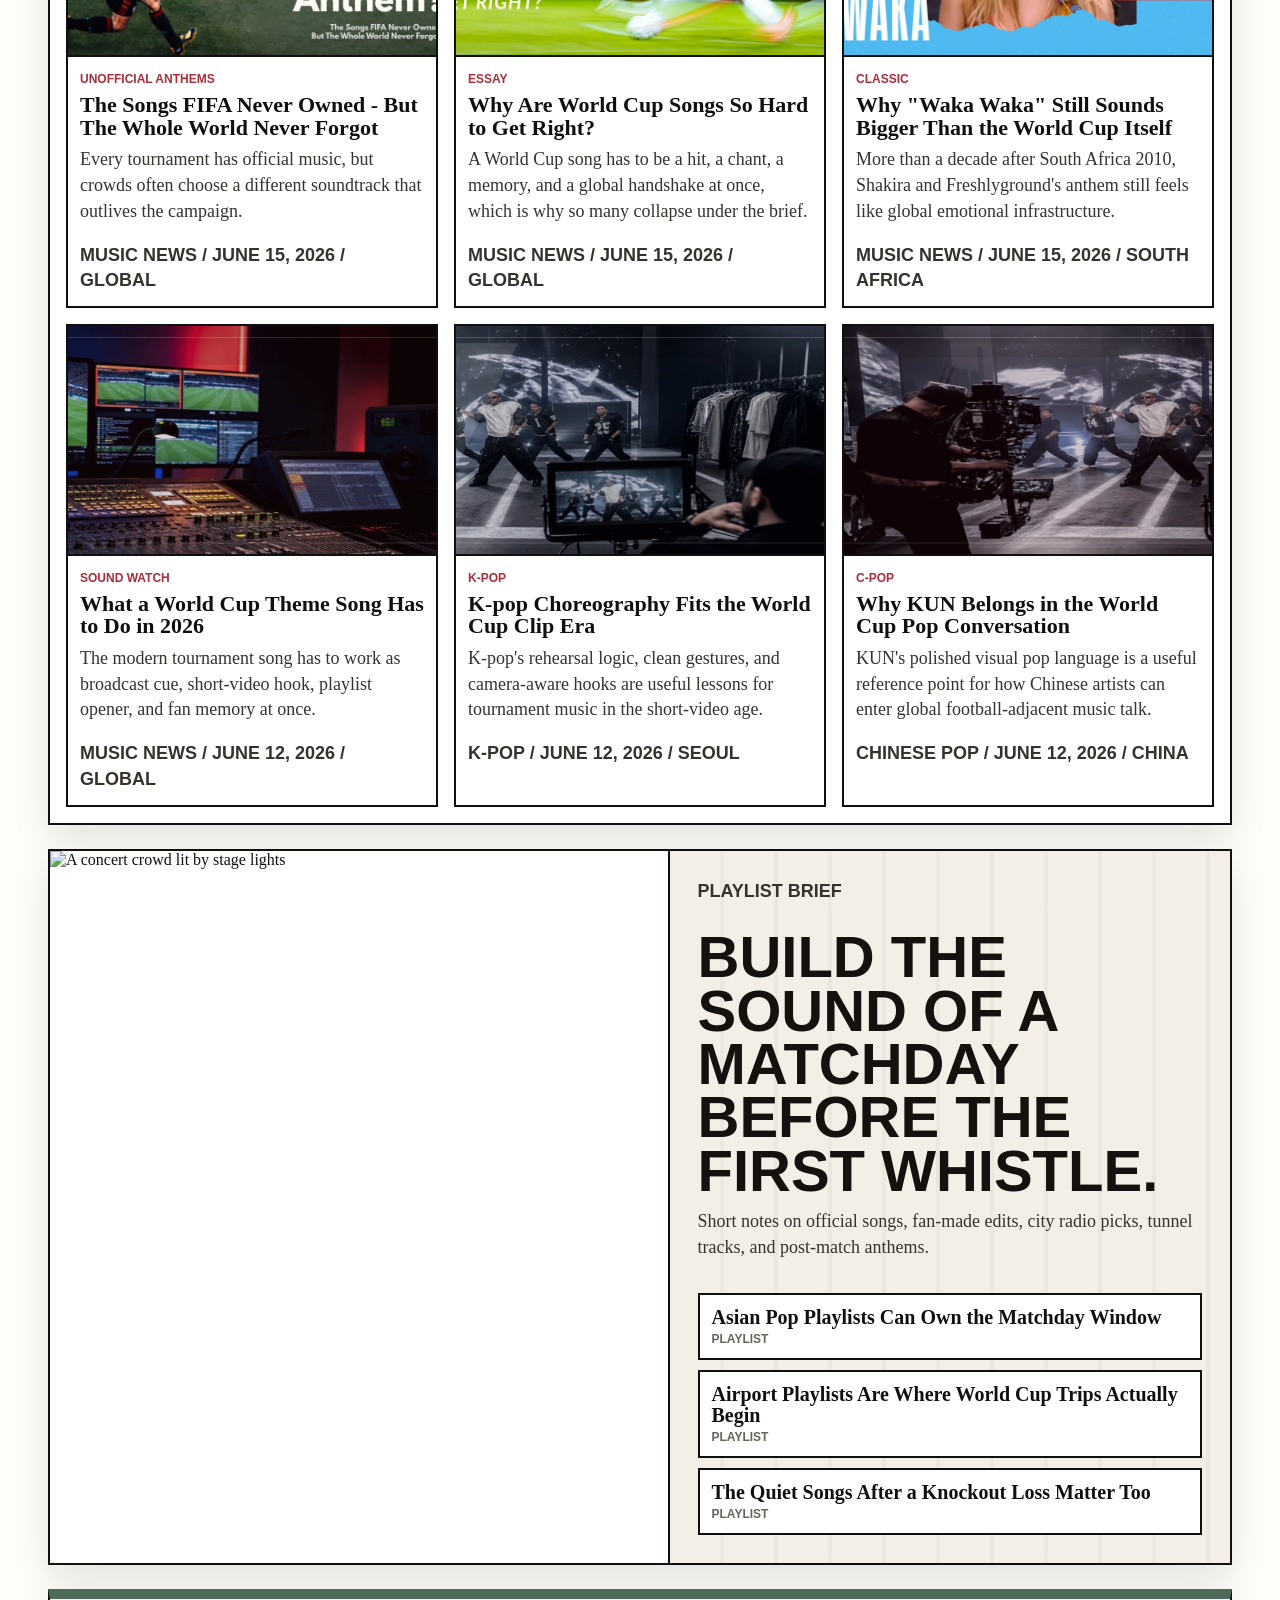
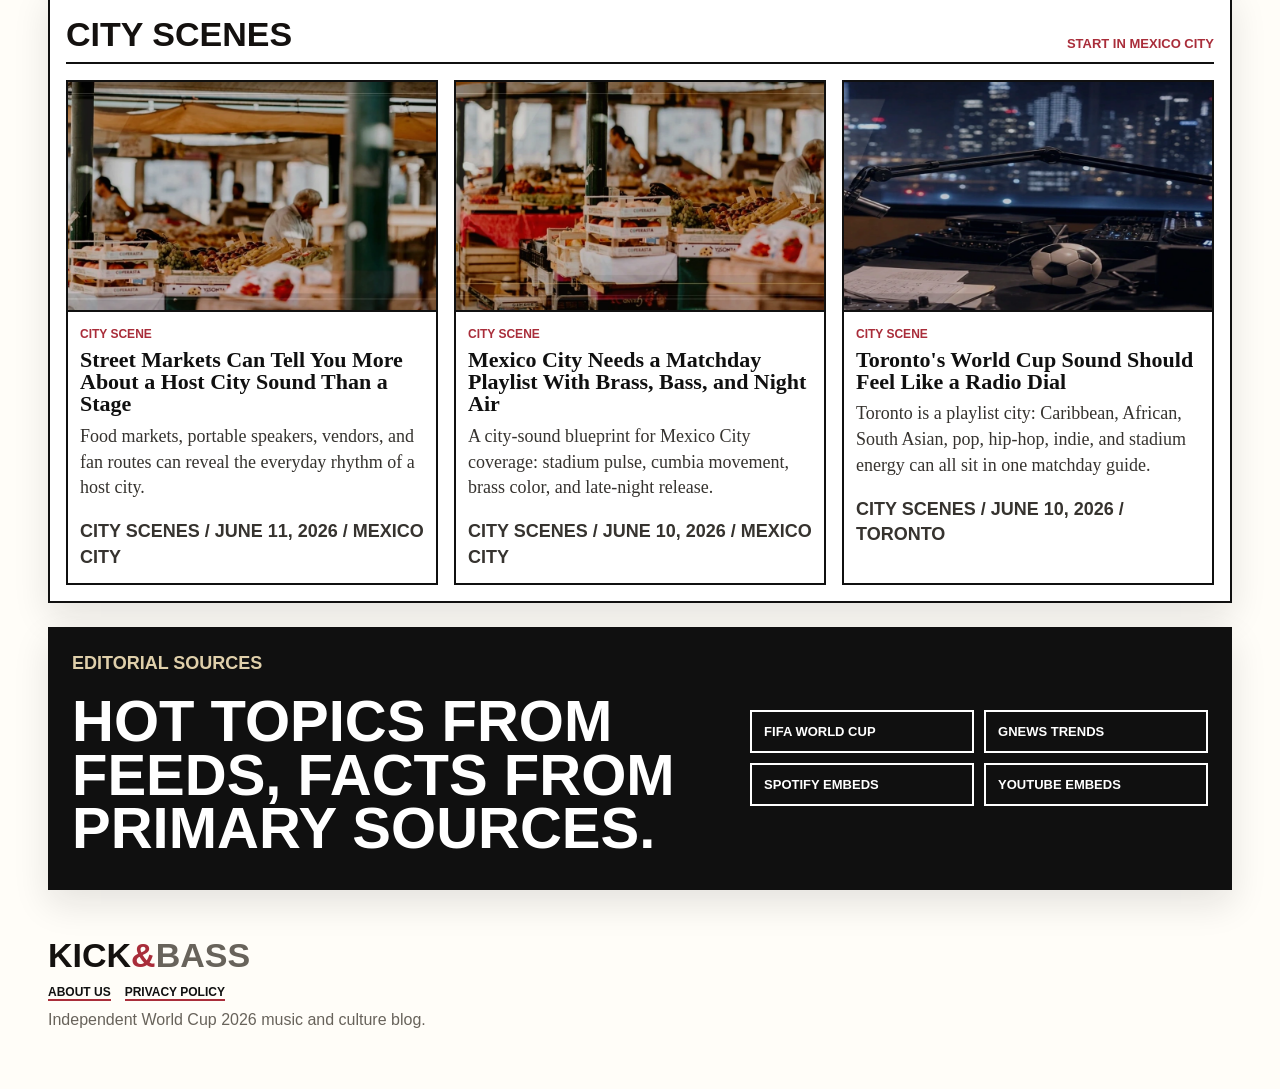
==== commit 96aaced4: "Add AdSense slots to homepage and article top" ====
--- a/index.html
+++ b/index.html
@@ -55,7 +55,24 @@
     <main>
       <section class="ticker" aria-label="Latest updates">
         <strong>On Rotation</strong>
-        <div id="tickerItems"></div>
+        <div class="ticker-rail">
+          <div
+            id="tickerSponsor"
+            class="ticker-sponsor is-hidden"
+            aria-label="Sponsored placement"
+          >
+            <span>Ad</span>
+            <ins
+              class="adsbygoogle ticker-ad"
+              style="display:block"
+              data-ad-client="ca-pub-3447911729170018"
+              data-ad-slot=""
+              data-ad-format="horizontal"
+              data-full-width-responsive="false"
+            ></ins>
+          </div>
+          <div id="tickerItems"></div>
+        </div>
       </section>
 
       <section class="front-grid" aria-label="Top stories">
@@ -126,6 +143,12 @@
     </footer>
 
     <script src="./data/articles.js"></script>
+    <script>
+      window.MANUAL_TICKER_AD = {
+        enabled: true,
+        slot: "8799430844",
+      };
+    </script>
     <script src="./script.js"></script>
   </body>
 </html>
--- a/styles.css
+++ b/styles.css
@@ -207,14 +207,78 @@
   text-transform: uppercase;
 }
 
+.ticker-rail {
+  display: flex;
+  align-items: center;
+  gap: 16px;
+  min-width: 0;
+}
+
+.ticker-sponsor {
+  display: inline-flex;
+  align-items: stretch;
+  gap: 10px;
+  flex: 0 0 auto;
+  width: min(420px, 100%);
+  border: 2px solid var(--ink);
+  background: linear-gradient(135deg, #fff6d8, #f2e1aa);
+  padding: 8px 12px;
+  box-shadow: inset 0 0 0 1px rgba(255, 255, 255, 0.35);
+}
+
+.ticker-sponsor.is-hidden {
+  display: none;
+}
+
+.ticker-sponsor span {
+  flex: 0 0 auto;
+  background: var(--ink);
+  color: var(--white);
+  padding: 4px 7px;
+  font-size: 11px;
+  font-weight: 900;
+  text-transform: uppercase;
+}
+
+.ticker-sponsor strong {
+  background: none;
+  color: var(--ink);
+  padding: 0;
+  font-size: 13px;
+  line-height: 1.2;
+}
+
+.ticker-ad {
+  width: 100%;
+  min-width: 0;
+  min-height: 52px;
+}
+
 #tickerItems {
   display: flex;
+  flex: 1 1 auto;
   gap: 26px;
+  min-width: 0;
   overflow-x: auto;
   scrollbar-width: none;
   white-space: nowrap;
   font-size: 13px;
   font-weight: 800;
+}
+
+@media (max-width: 720px) {
+  .ticker {
+    grid-template-columns: 1fr;
+  }
+
+  .ticker-rail {
+    flex-direction: column;
+    align-items: stretch;
+  }
+
+  .ticker-sponsor {
+    width: 100%;
+  }
 }
 
 .front-grid {
@@ -577,6 +641,34 @@
   line-height: 1.45;
 }
 
+.article-ad-shell {
+  display: grid;
+  gap: 10px;
+  margin: 18px 0 20px;
+  border: 2px solid var(--ink);
+  background: linear-gradient(135deg, #fff6d8, #f7edd0);
+  padding: 12px;
+  box-shadow: inset 0 0 0 1px rgba(255, 255, 255, 0.35);
+}
+
+.article-ad-shell.is-hidden {
+  display: none;
+}
+
+.article-ad-shell span {
+  justify-self: start;
+  background: var(--ink);
+  color: var(--white);
+  padding: 4px 7px;
+  font: 900 11px Arial, Helvetica, sans-serif;
+  text-transform: uppercase;
+}
+
+.article-top-ad {
+  width: 100%;
+  min-height: 90px;
+}
+
 .article-hero img {
   aspect-ratio: 16 / 9;
   margin: 22px 0 28px;
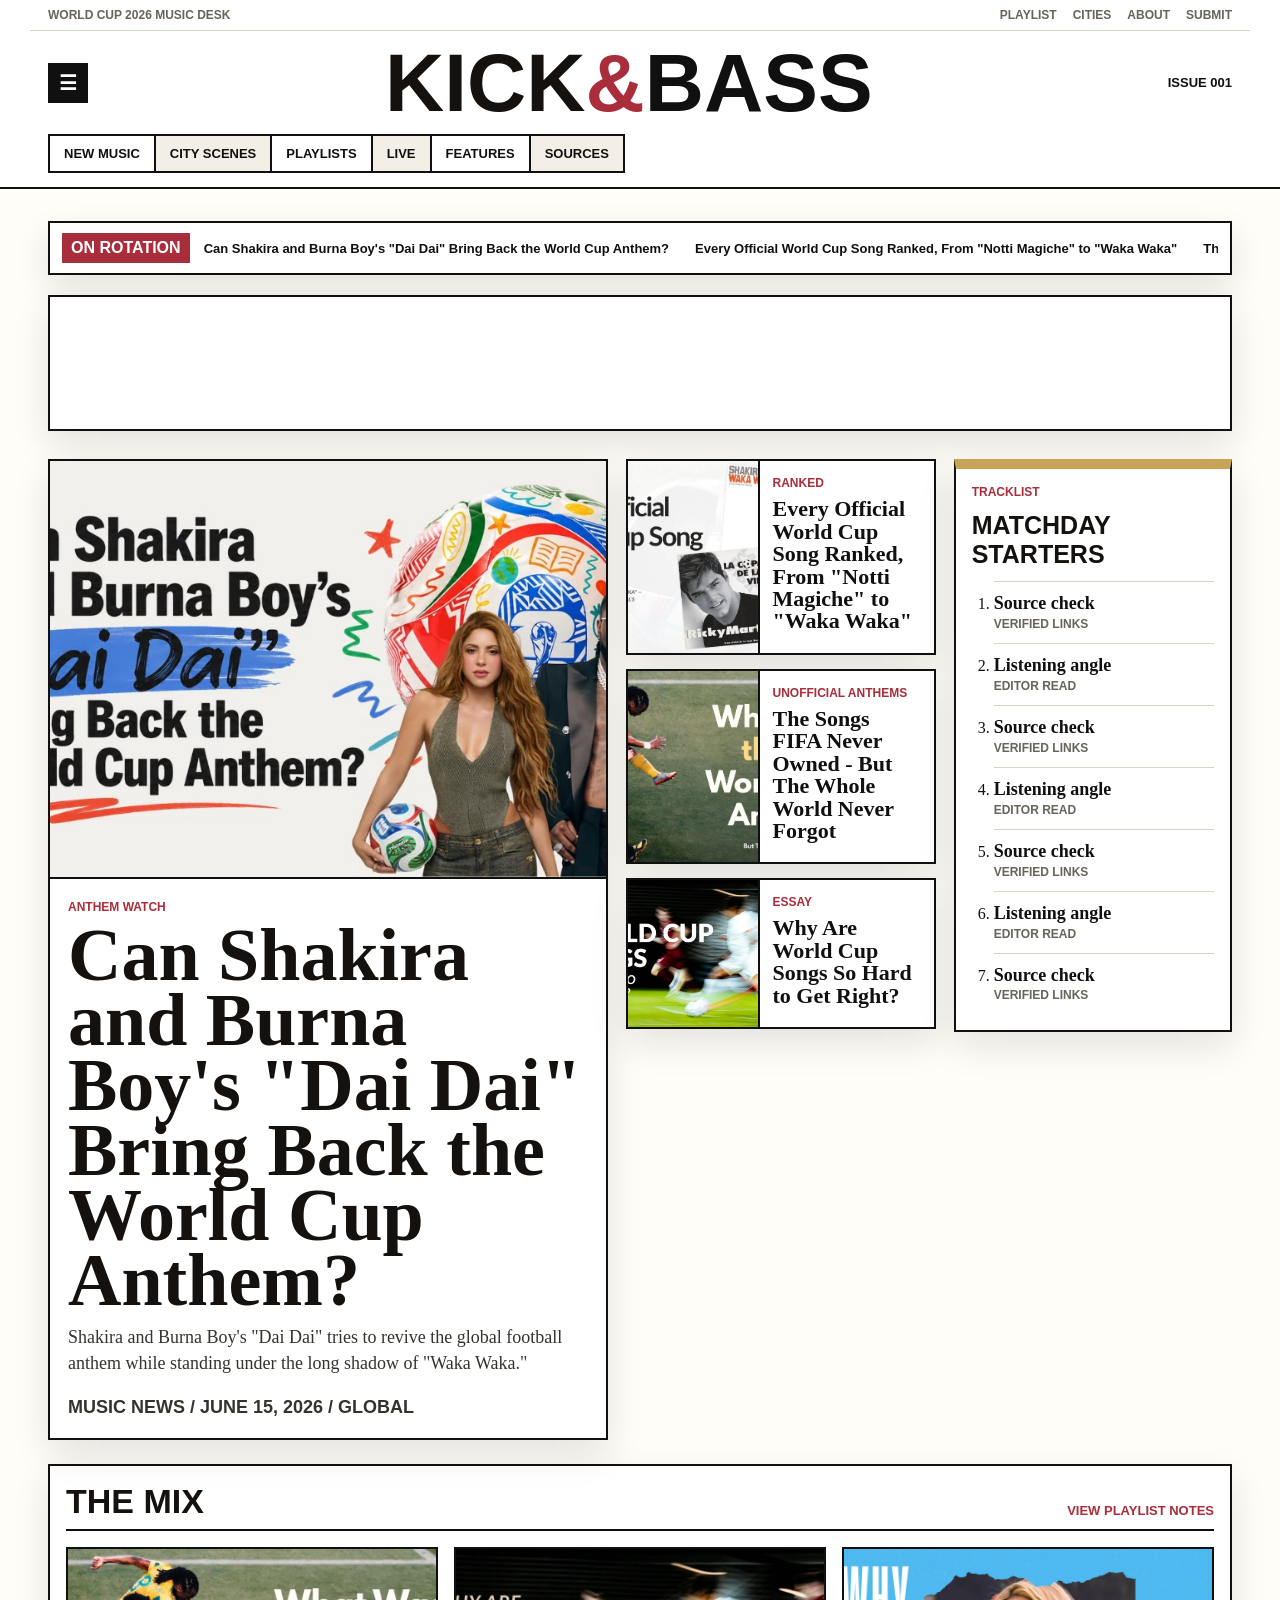
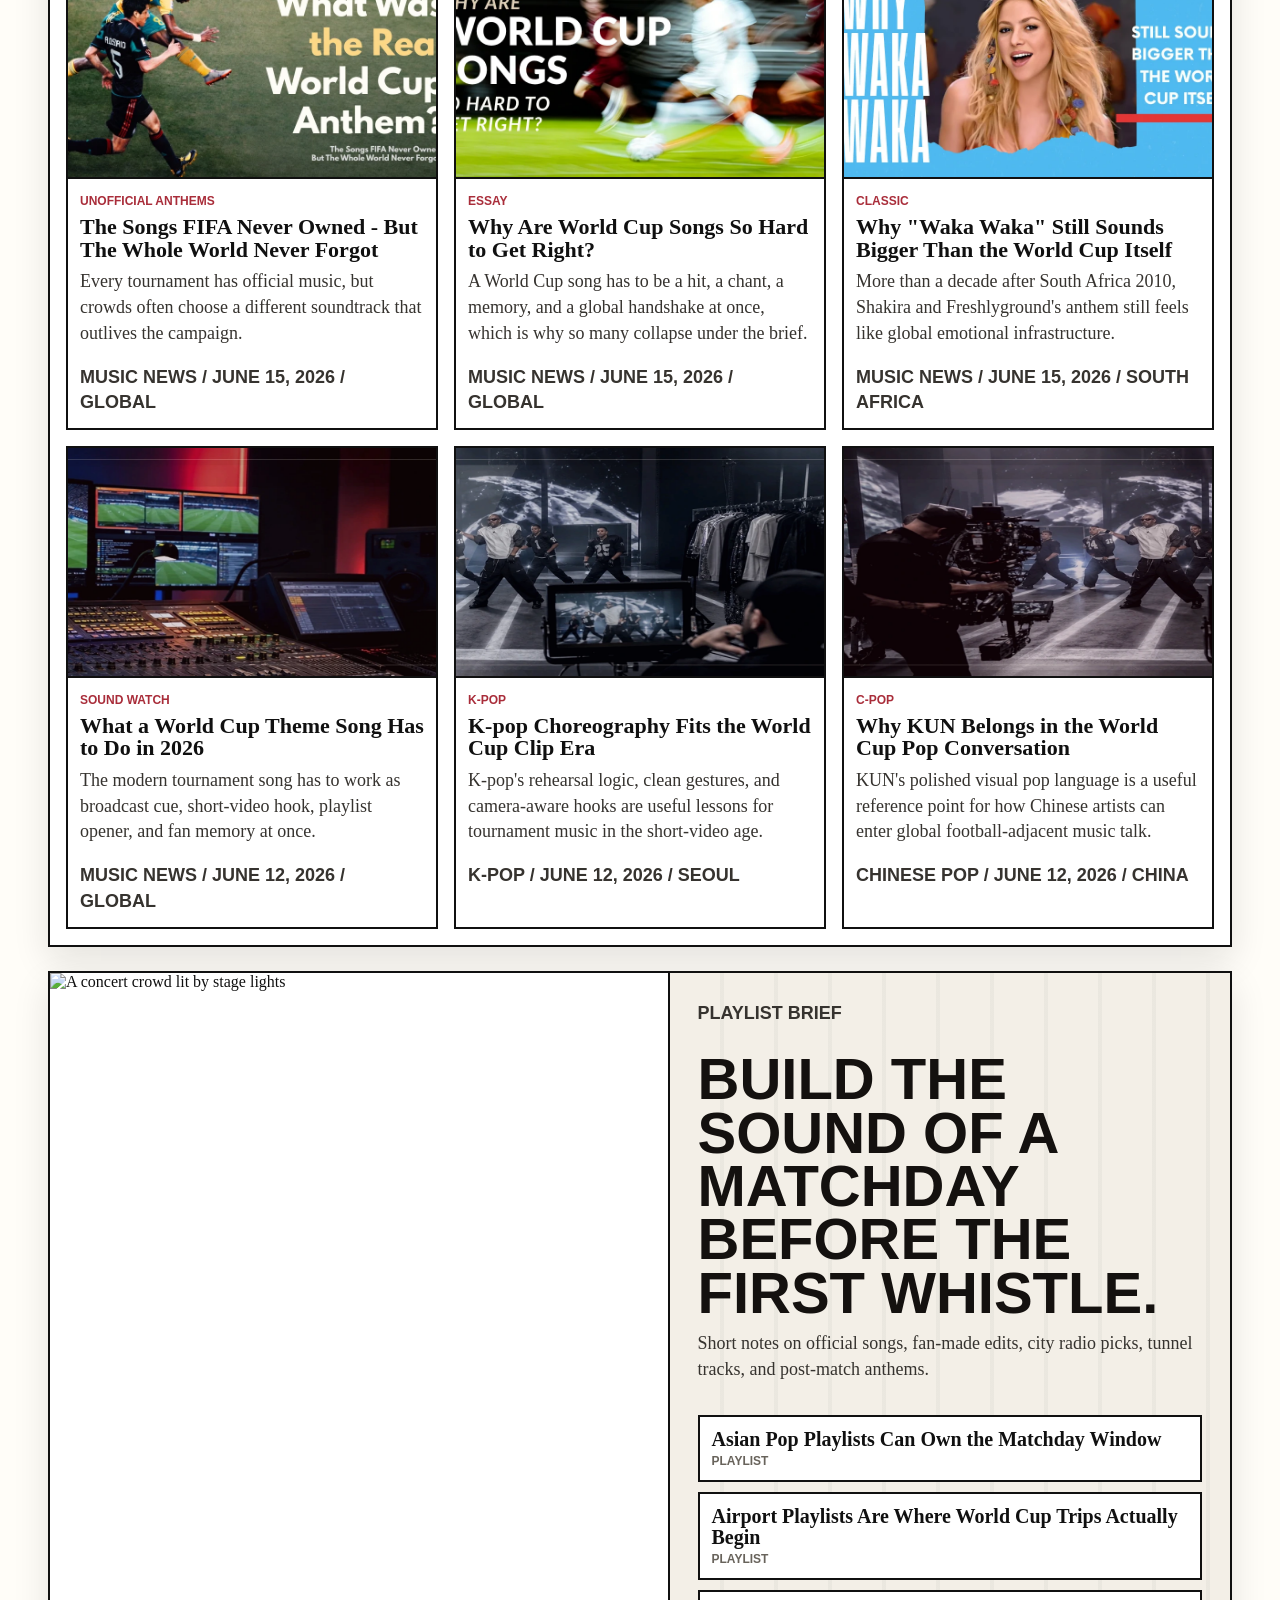
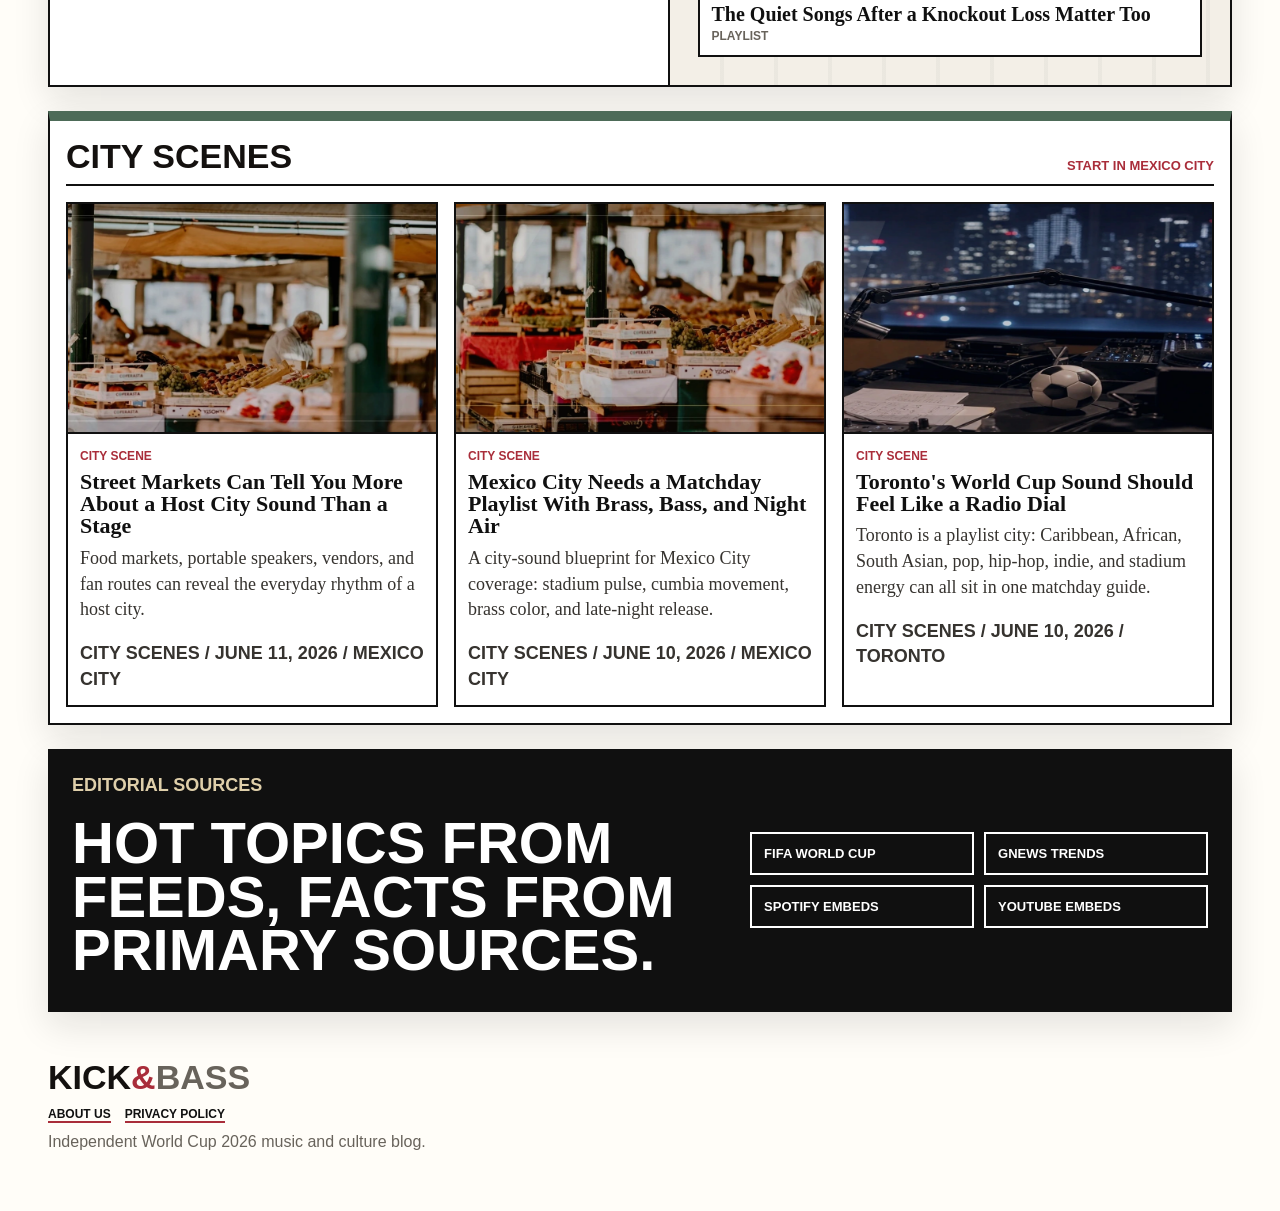
==== commit e37b0720: "Move homepage ad below On Rotation" ====
--- a/index.html
+++ b/index.html
@@ -55,24 +55,18 @@
     <main>
       <section class="ticker" aria-label="Latest updates">
         <strong>On Rotation</strong>
-        <div class="ticker-rail">
-          <div
-            id="tickerSponsor"
-            class="ticker-sponsor is-hidden"
-            aria-label="Sponsored placement"
-          >
-            <span>Ad</span>
-            <ins
-              class="adsbygoogle ticker-ad"
-              style="display:block"
-              data-ad-client="ca-pub-3447911729170018"
-              data-ad-slot=""
-              data-ad-format="horizontal"
-              data-full-width-responsive="false"
-            ></ins>
-          </div>
-          <div id="tickerItems"></div>
-        </div>
+        <div id="tickerItems"></div>
+      </section>
+
+      <section class="homepage-ad-shell is-hidden" id="homepageAdShell" aria-label="Advertisement">
+        <ins
+          class="adsbygoogle homepage-ad"
+          style="display:block"
+          data-ad-client="ca-pub-3447911729170018"
+          data-ad-slot=""
+          data-ad-format="auto"
+          data-full-width-responsive="true"
+        ></ins>
       </section>
 
       <section class="front-grid" aria-label="Top stories">
@@ -144,7 +138,7 @@
 
     <script src="./data/articles.js"></script>
     <script>
-      window.MANUAL_TICKER_AD = {
+      window.HOMEPAGE_BANNER_AD = {
         enabled: true,
         slot: "8799430844",
       };
--- a/styles.css
+++ b/styles.css
@@ -207,56 +207,8 @@
   text-transform: uppercase;
 }
 
-.ticker-rail {
-  display: flex;
-  align-items: center;
-  gap: 16px;
-  min-width: 0;
-}
-
-.ticker-sponsor {
-  display: inline-flex;
-  align-items: stretch;
-  gap: 10px;
-  flex: 0 0 auto;
-  width: min(420px, 100%);
-  border: 2px solid var(--ink);
-  background: linear-gradient(135deg, #fff6d8, #f2e1aa);
-  padding: 8px 12px;
-  box-shadow: inset 0 0 0 1px rgba(255, 255, 255, 0.35);
-}
-
-.ticker-sponsor.is-hidden {
-  display: none;
-}
-
-.ticker-sponsor span {
-  flex: 0 0 auto;
-  background: var(--ink);
-  color: var(--white);
-  padding: 4px 7px;
-  font-size: 11px;
-  font-weight: 900;
-  text-transform: uppercase;
-}
-
-.ticker-sponsor strong {
-  background: none;
-  color: var(--ink);
-  padding: 0;
-  font-size: 13px;
-  line-height: 1.2;
-}
-
-.ticker-ad {
-  width: 100%;
-  min-width: 0;
-  min-height: 52px;
-}
-
 #tickerItems {
   display: flex;
-  flex: 1 1 auto;
   gap: 26px;
   min-width: 0;
   overflow-x: auto;
@@ -266,18 +218,26 @@
   font-weight: 800;
 }
 
+.homepage-ad-shell {
+  margin: 0 0 28px;
+  border: 2px solid var(--ink);
+  background: var(--white);
+  box-shadow: var(--shadow);
+  padding: 18px;
+}
+
+.homepage-ad-shell.is-hidden {
+  display: none;
+}
+
+.homepage-ad {
+  width: 100%;
+  min-height: 96px;
+}
+
 @media (max-width: 720px) {
   .ticker {
     grid-template-columns: 1fr;
-  }
-
-  .ticker-rail {
-    flex-direction: column;
-    align-items: stretch;
-  }
-
-  .ticker-sponsor {
-    width: 100%;
   }
 }
 
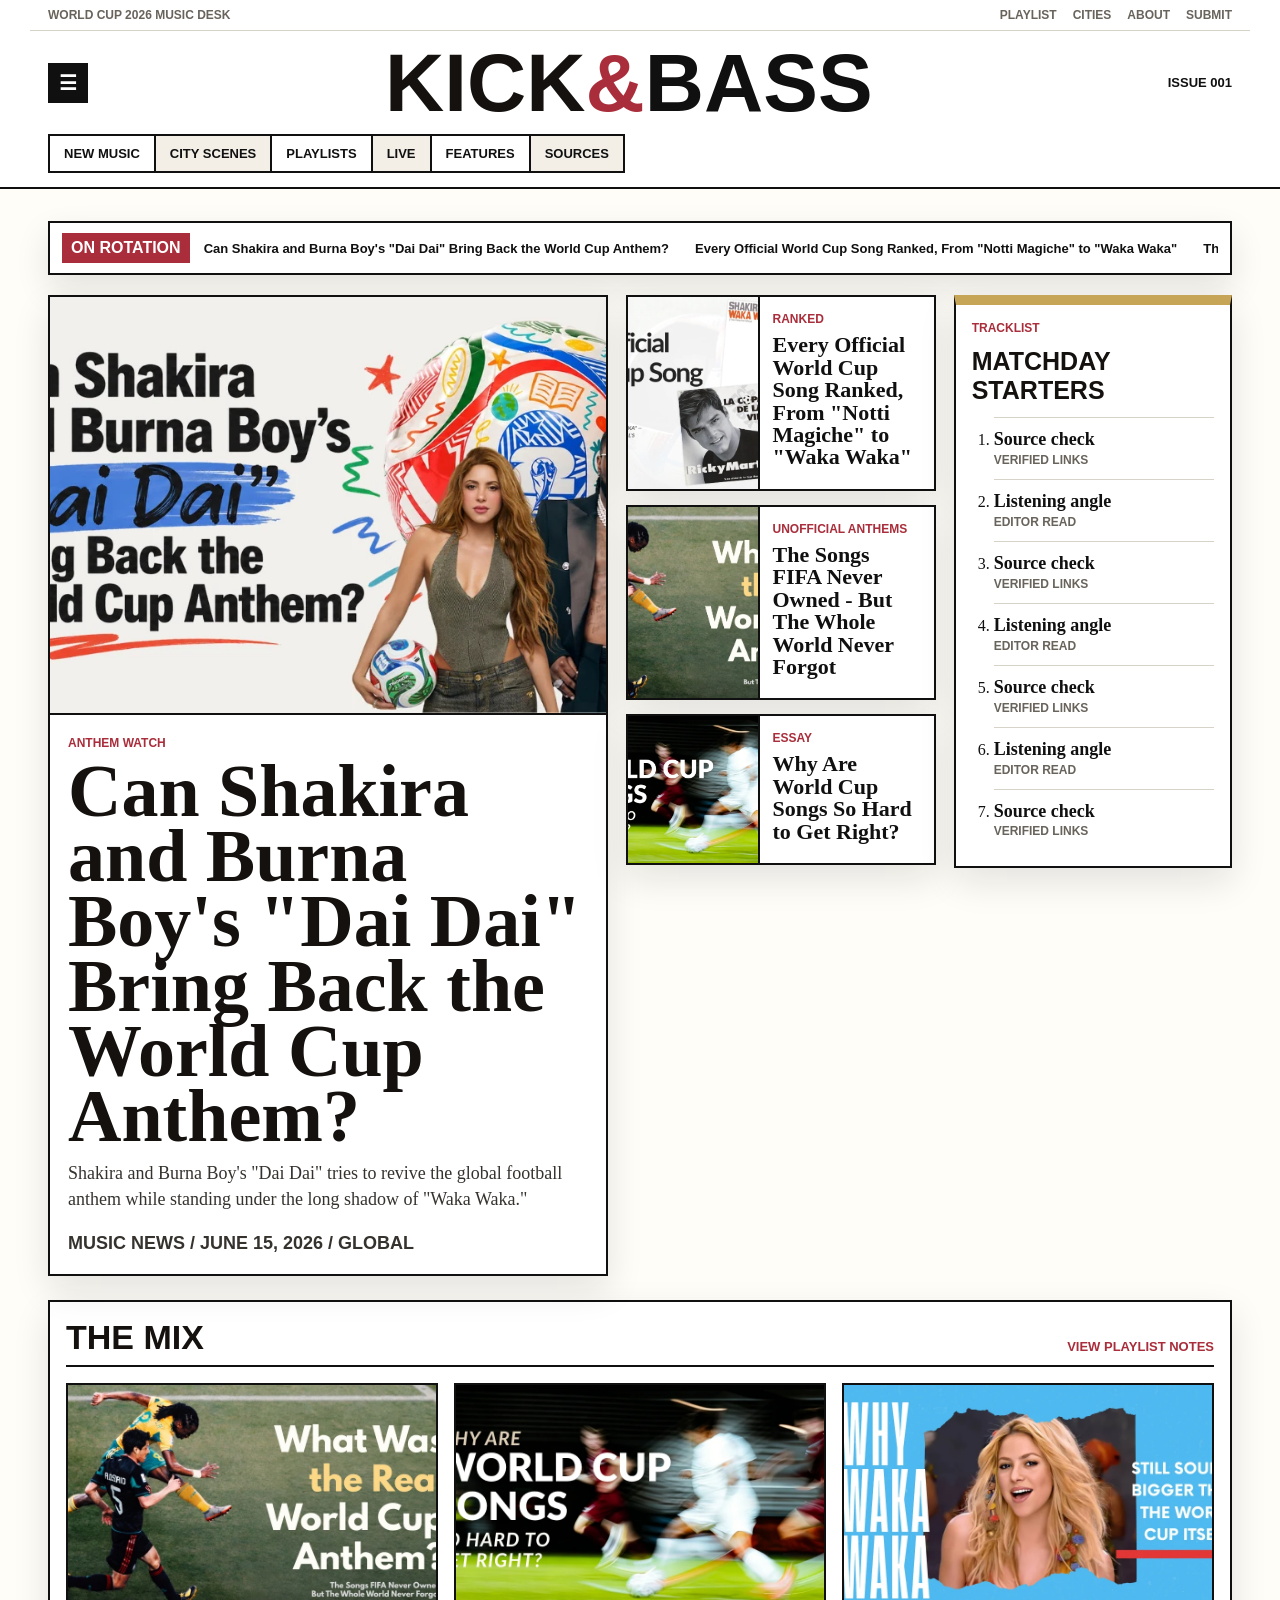
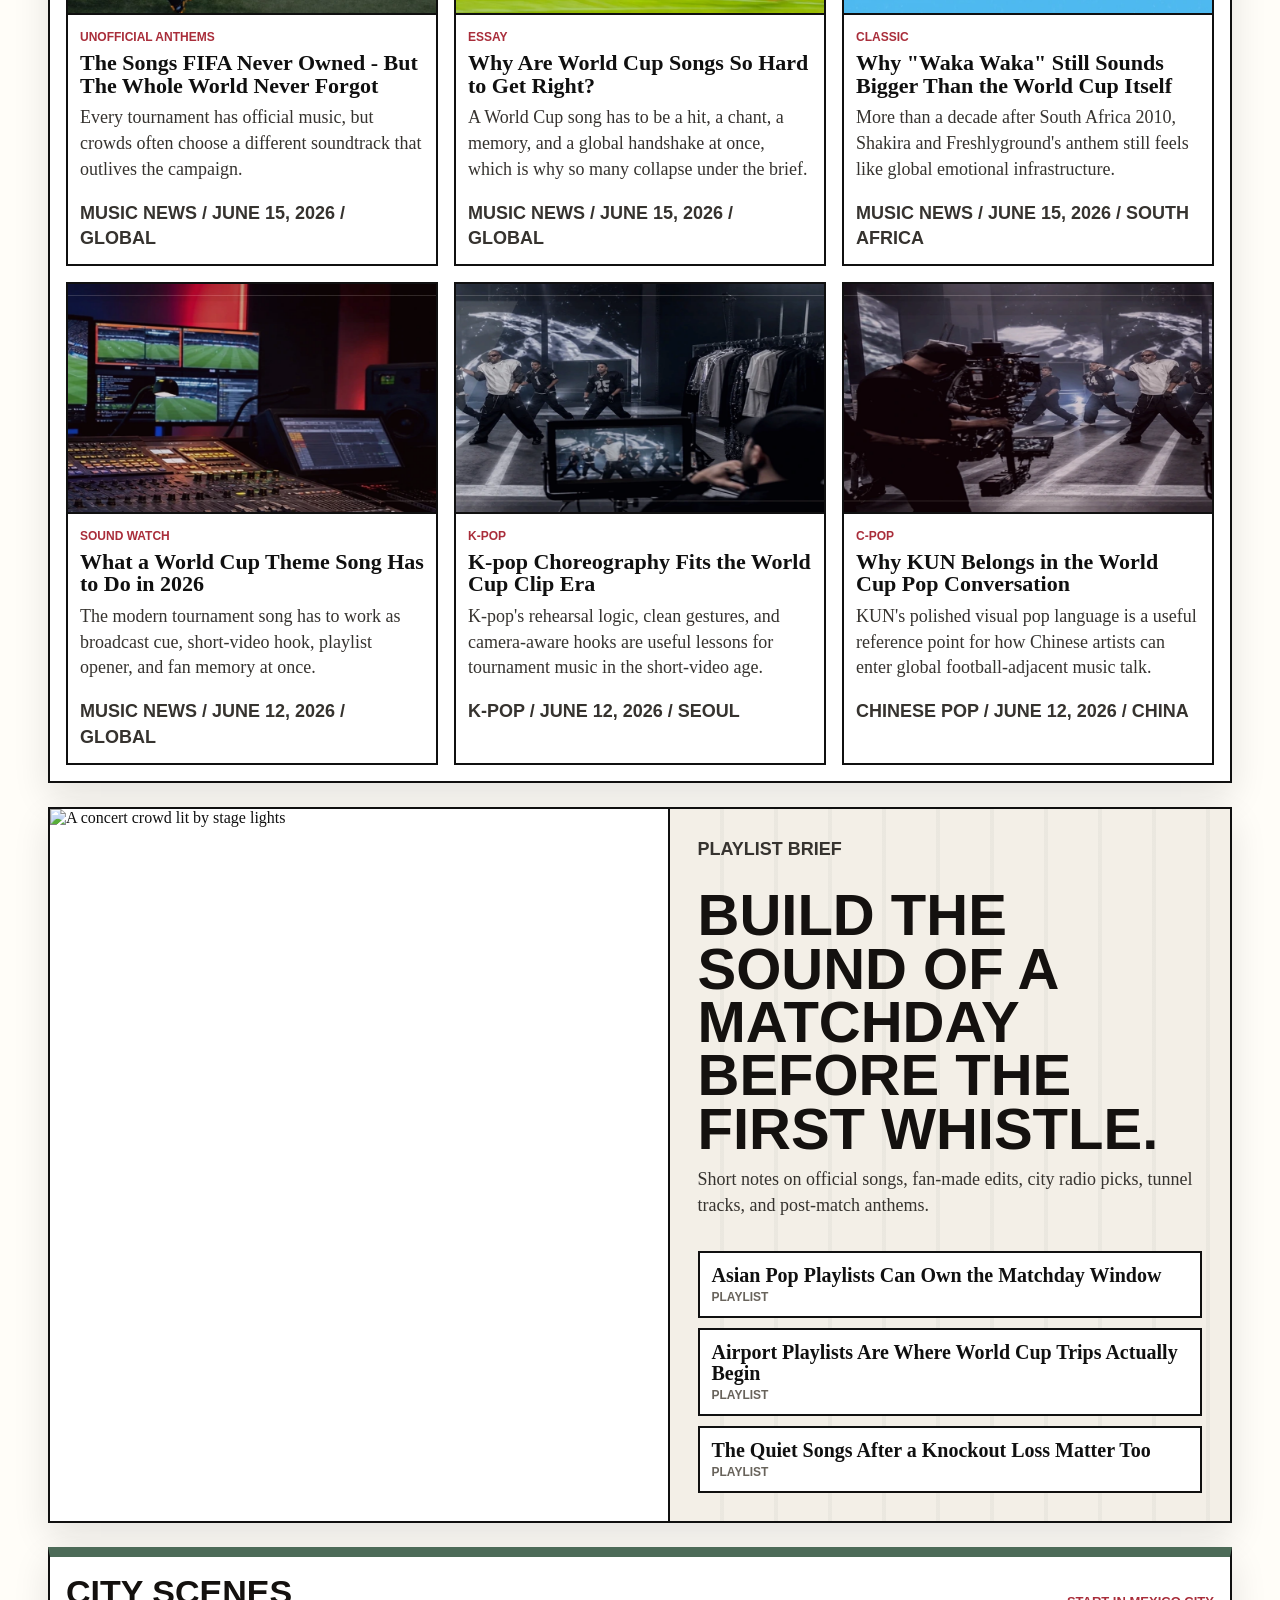
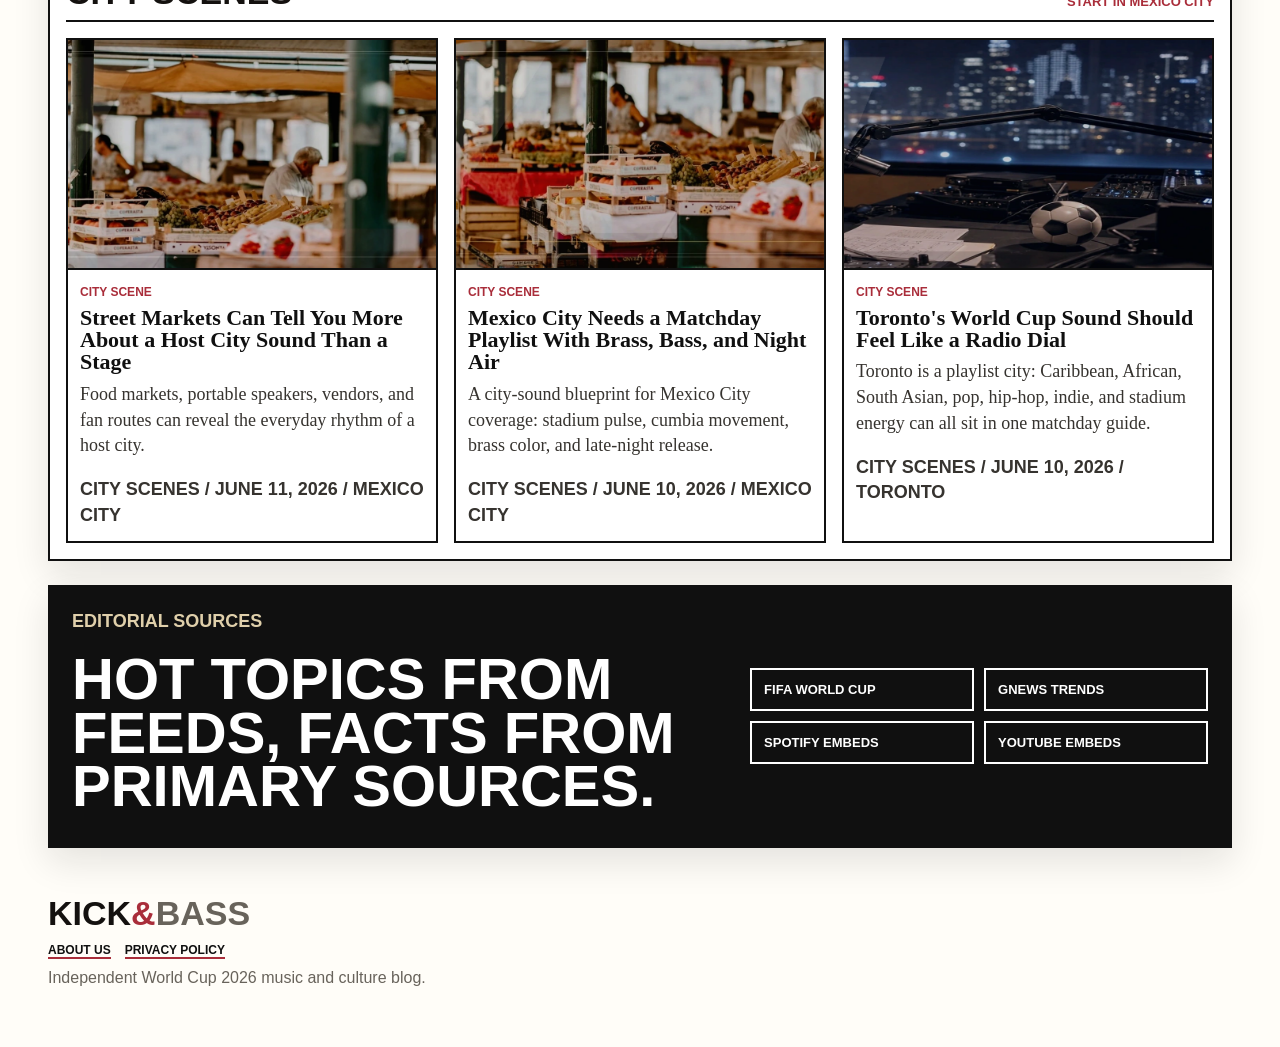
==== commit 011558ae: "Switch ads to existing AdSense slot" ====
--- a/index.html
+++ b/index.html
@@ -140,7 +140,7 @@
     <script>
       window.HOMEPAGE_BANNER_AD = {
         enabled: true,
-        slot: "8799430844",
+        slot: "3986722713",
       };
     </script>
     <script src="./script.js"></script>
--- a/styles.css
+++ b/styles.css
@@ -223,7 +223,7 @@
   border: 2px solid var(--ink);
   background: var(--white);
   box-shadow: var(--shadow);
-  padding: 18px;
+  padding: 12px;
 }
 
 .homepage-ad-shell.is-hidden {
@@ -232,7 +232,7 @@
 
 .homepage-ad {
   width: 100%;
-  min-height: 96px;
+  min-height: 90px;
 }
 
 @media (max-width: 720px) {
@@ -602,31 +602,24 @@
 }
 
 .article-ad-shell {
-  display: grid;
-  gap: 10px;
   margin: 18px 0 20px;
   border: 2px solid var(--ink);
-  background: linear-gradient(135deg, #fff6d8, #f7edd0);
+  background: var(--white);
   padding: 12px;
-  box-shadow: inset 0 0 0 1px rgba(255, 255, 255, 0.35);
+  box-shadow: var(--shadow);
 }
 
 .article-ad-shell.is-hidden {
   display: none;
-}
-
-.article-ad-shell span {
-  justify-self: start;
-  background: var(--ink);
-  color: var(--white);
-  padding: 4px 7px;
-  font: 900 11px Arial, Helvetica, sans-serif;
-  text-transform: uppercase;
 }
 
 .article-top-ad {
   width: 100%;
   min-height: 90px;
+}
+
+.article-inline-ad-shell {
+  margin: 30px 0 32px;
 }
 
 .article-hero img {
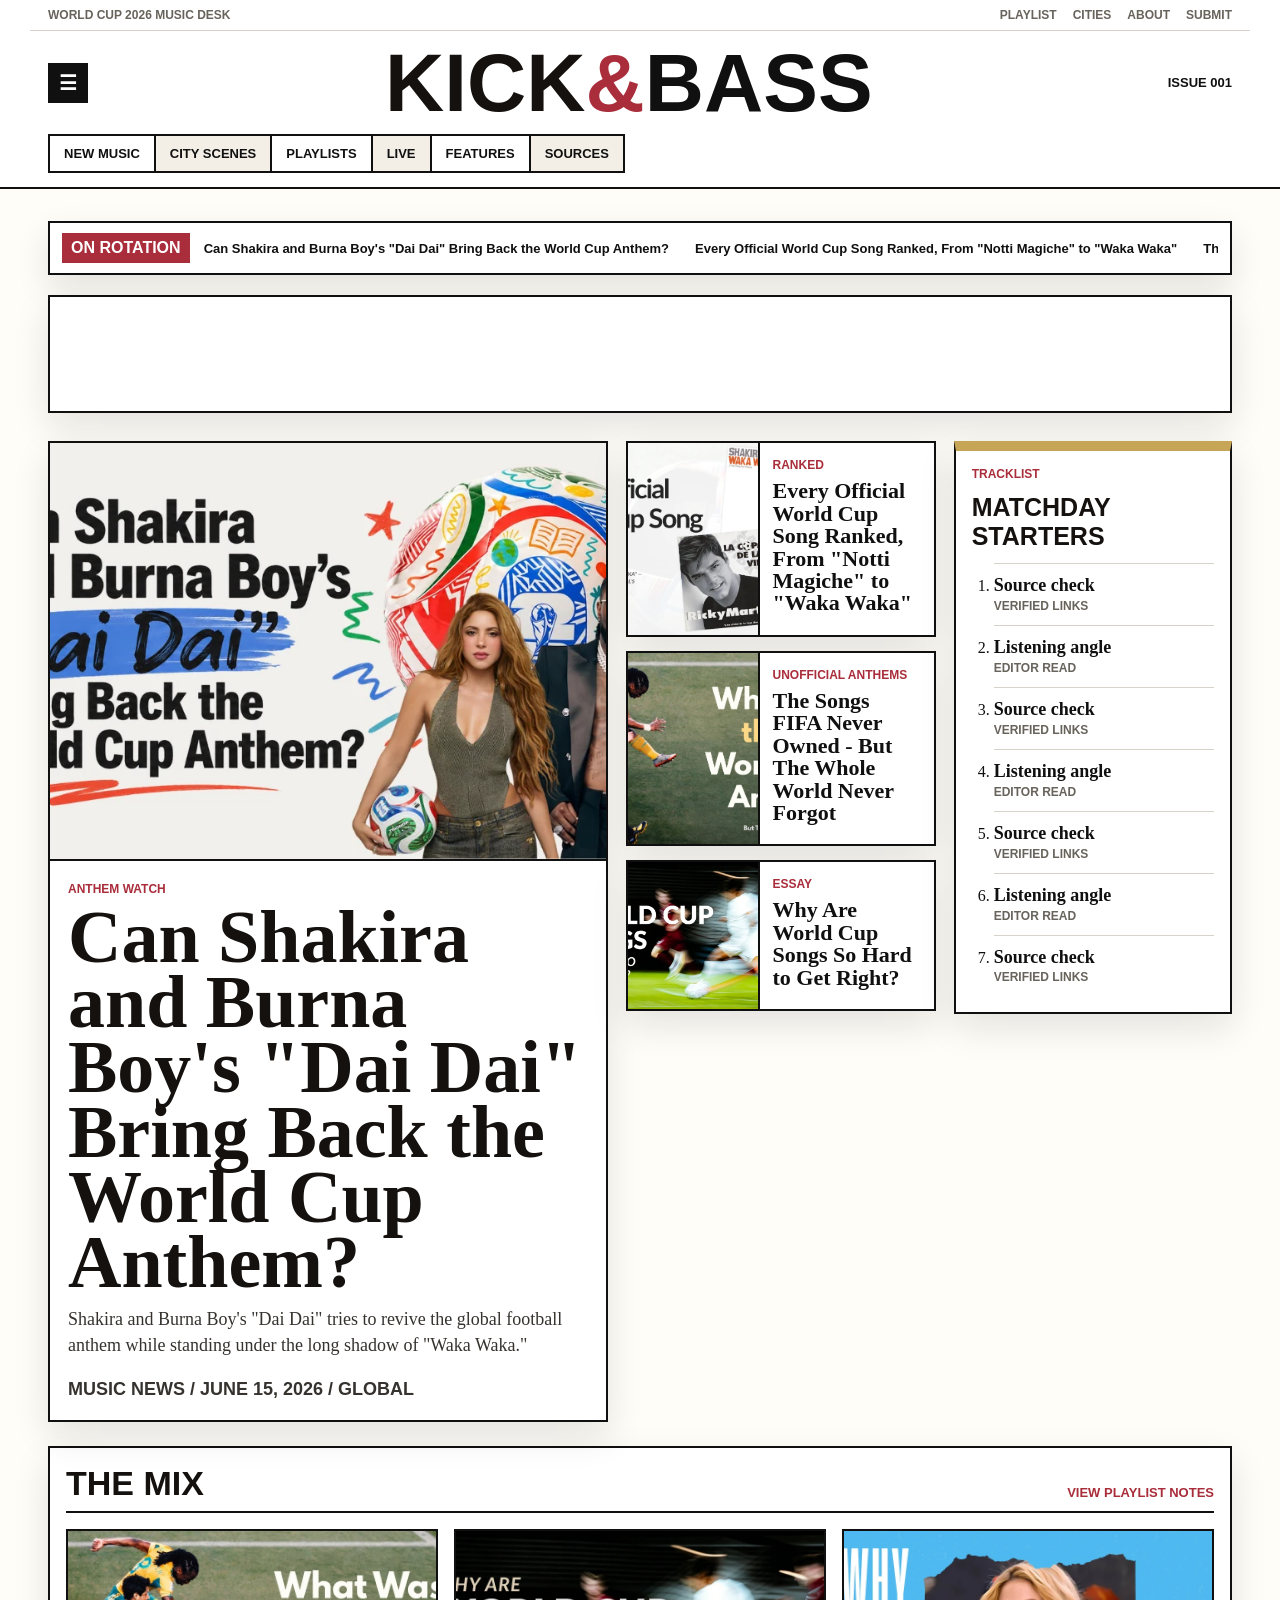
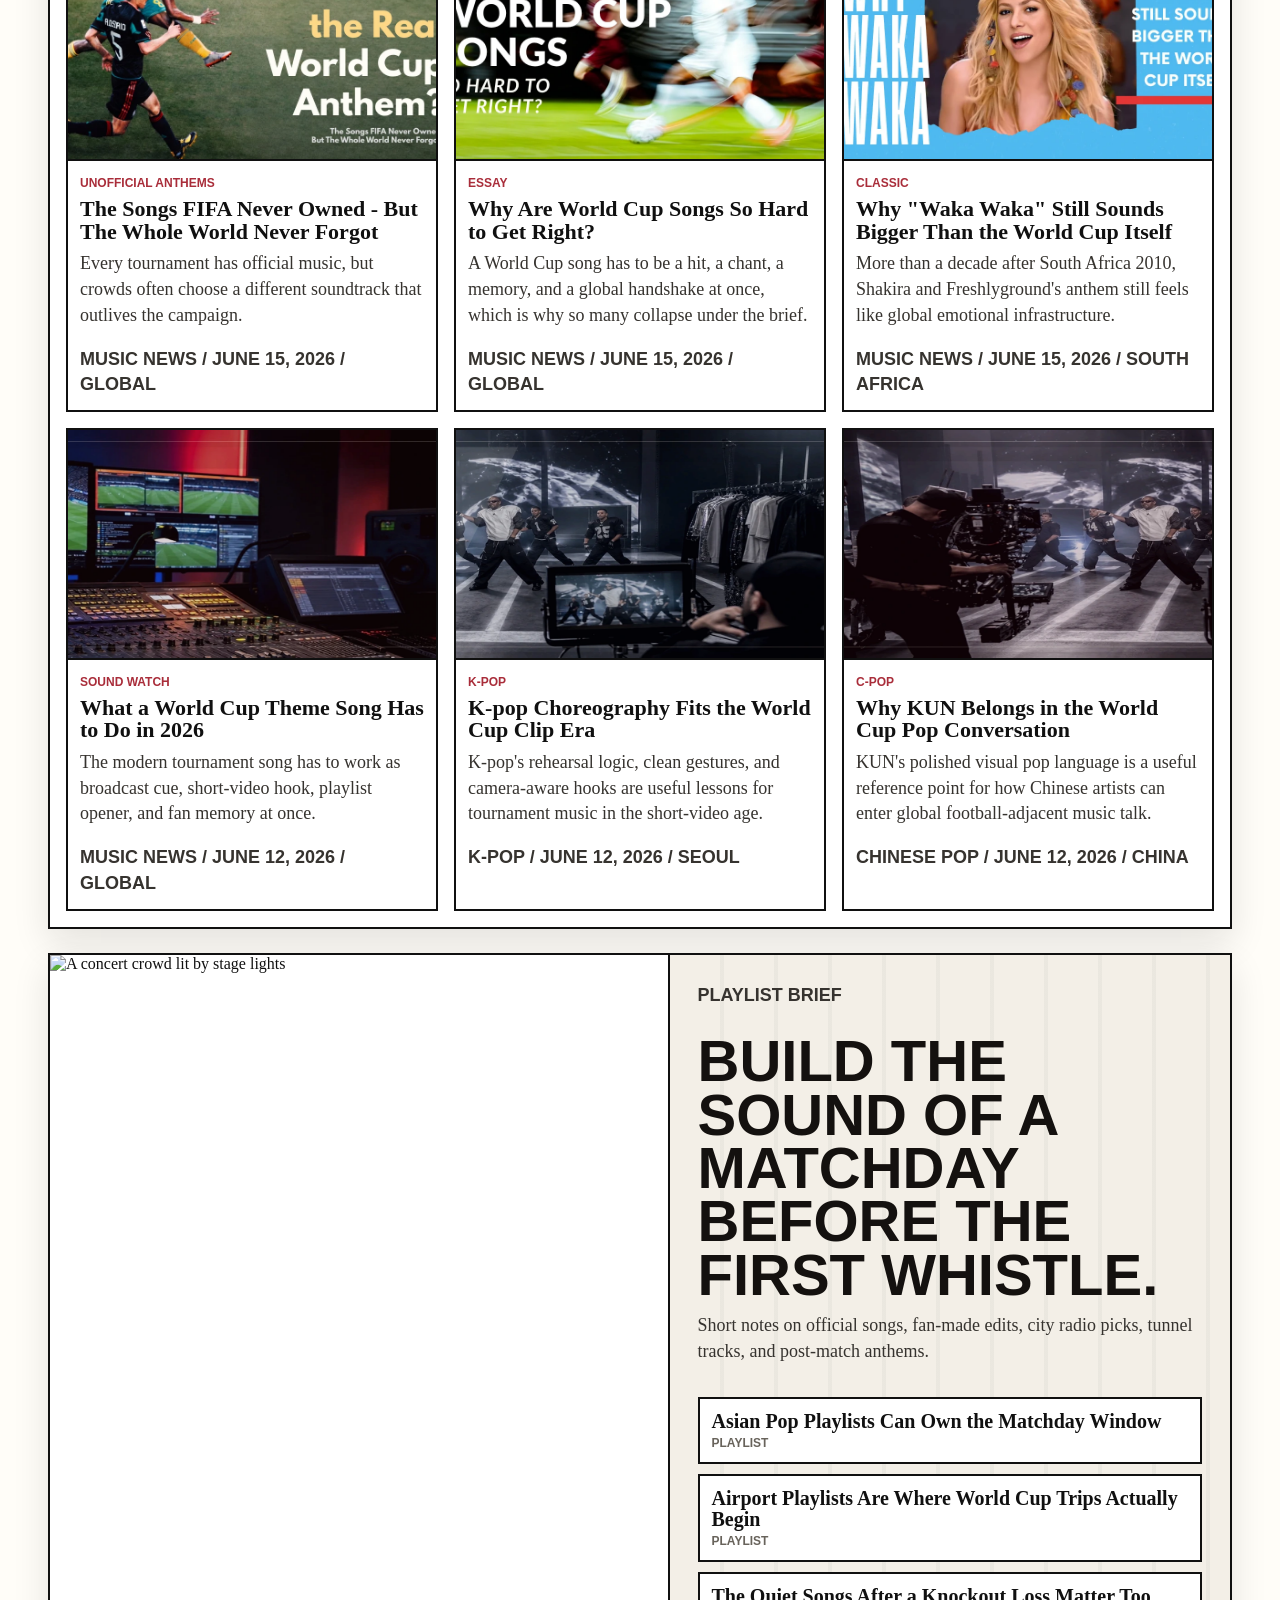
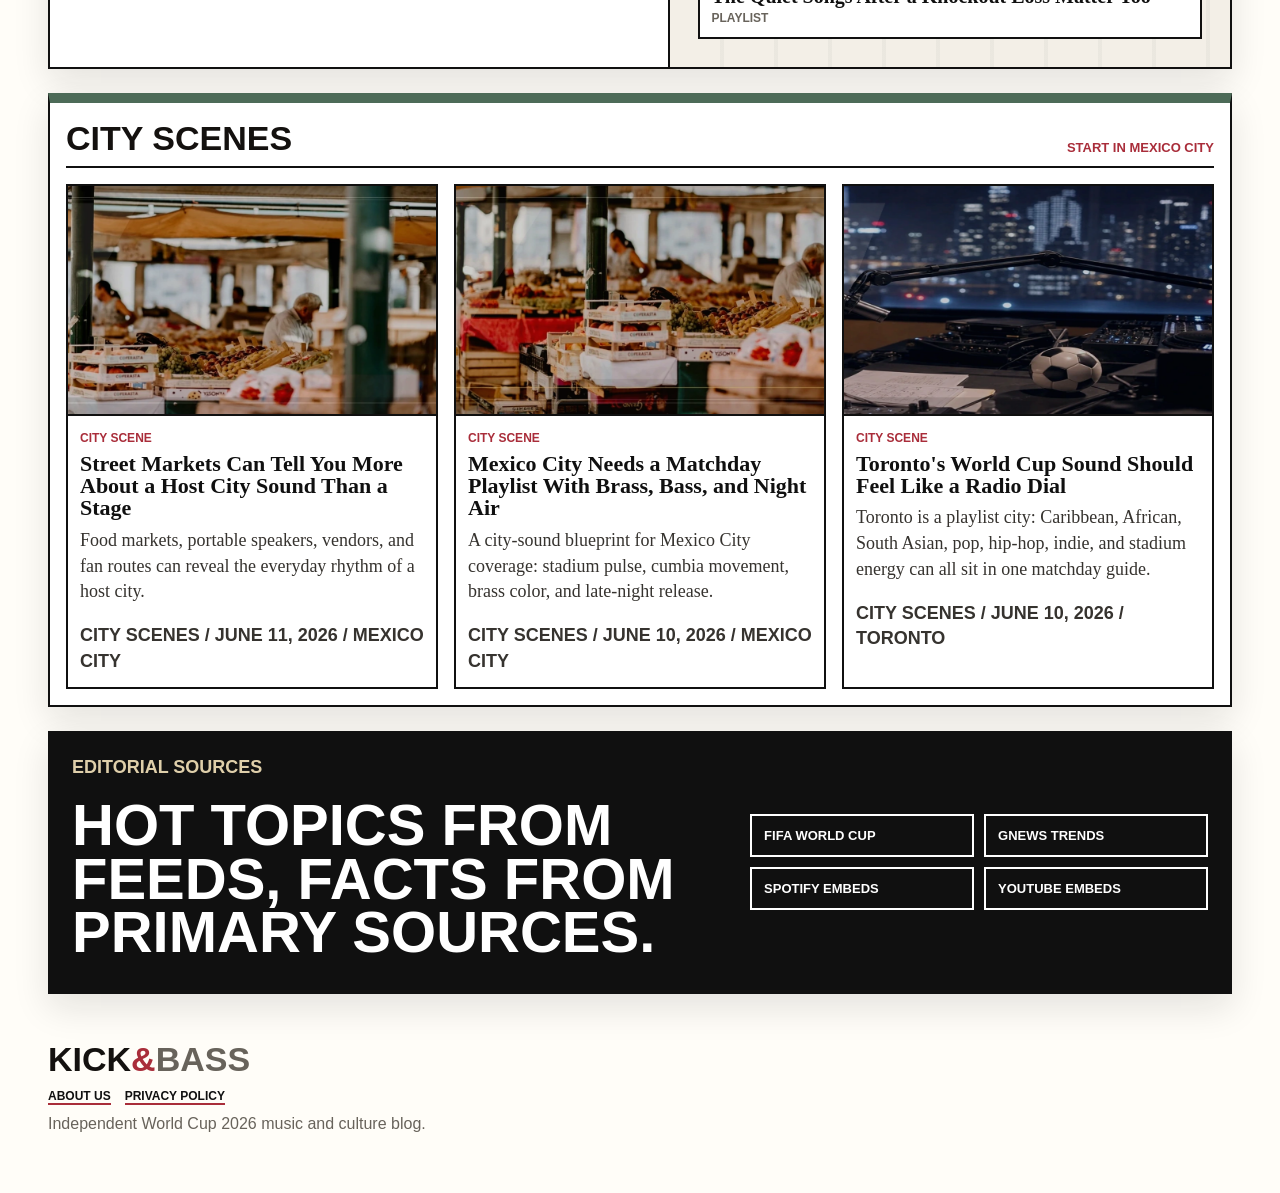
==== commit 65da7b8d: "Use data-ad-status to hide only unfilled ads" ====
--- a/index.html
+++ b/index.html
@@ -58,7 +58,7 @@
         <div id="tickerItems"></div>
       </section>
 
-      <section class="homepage-ad-shell is-hidden" id="homepageAdShell" aria-label="Advertisement">
+      <section class="homepage-ad-shell" id="homepageAdShell" aria-label="Advertisement">
         <ins
           class="adsbygoogle homepage-ad"
           style="display:block"
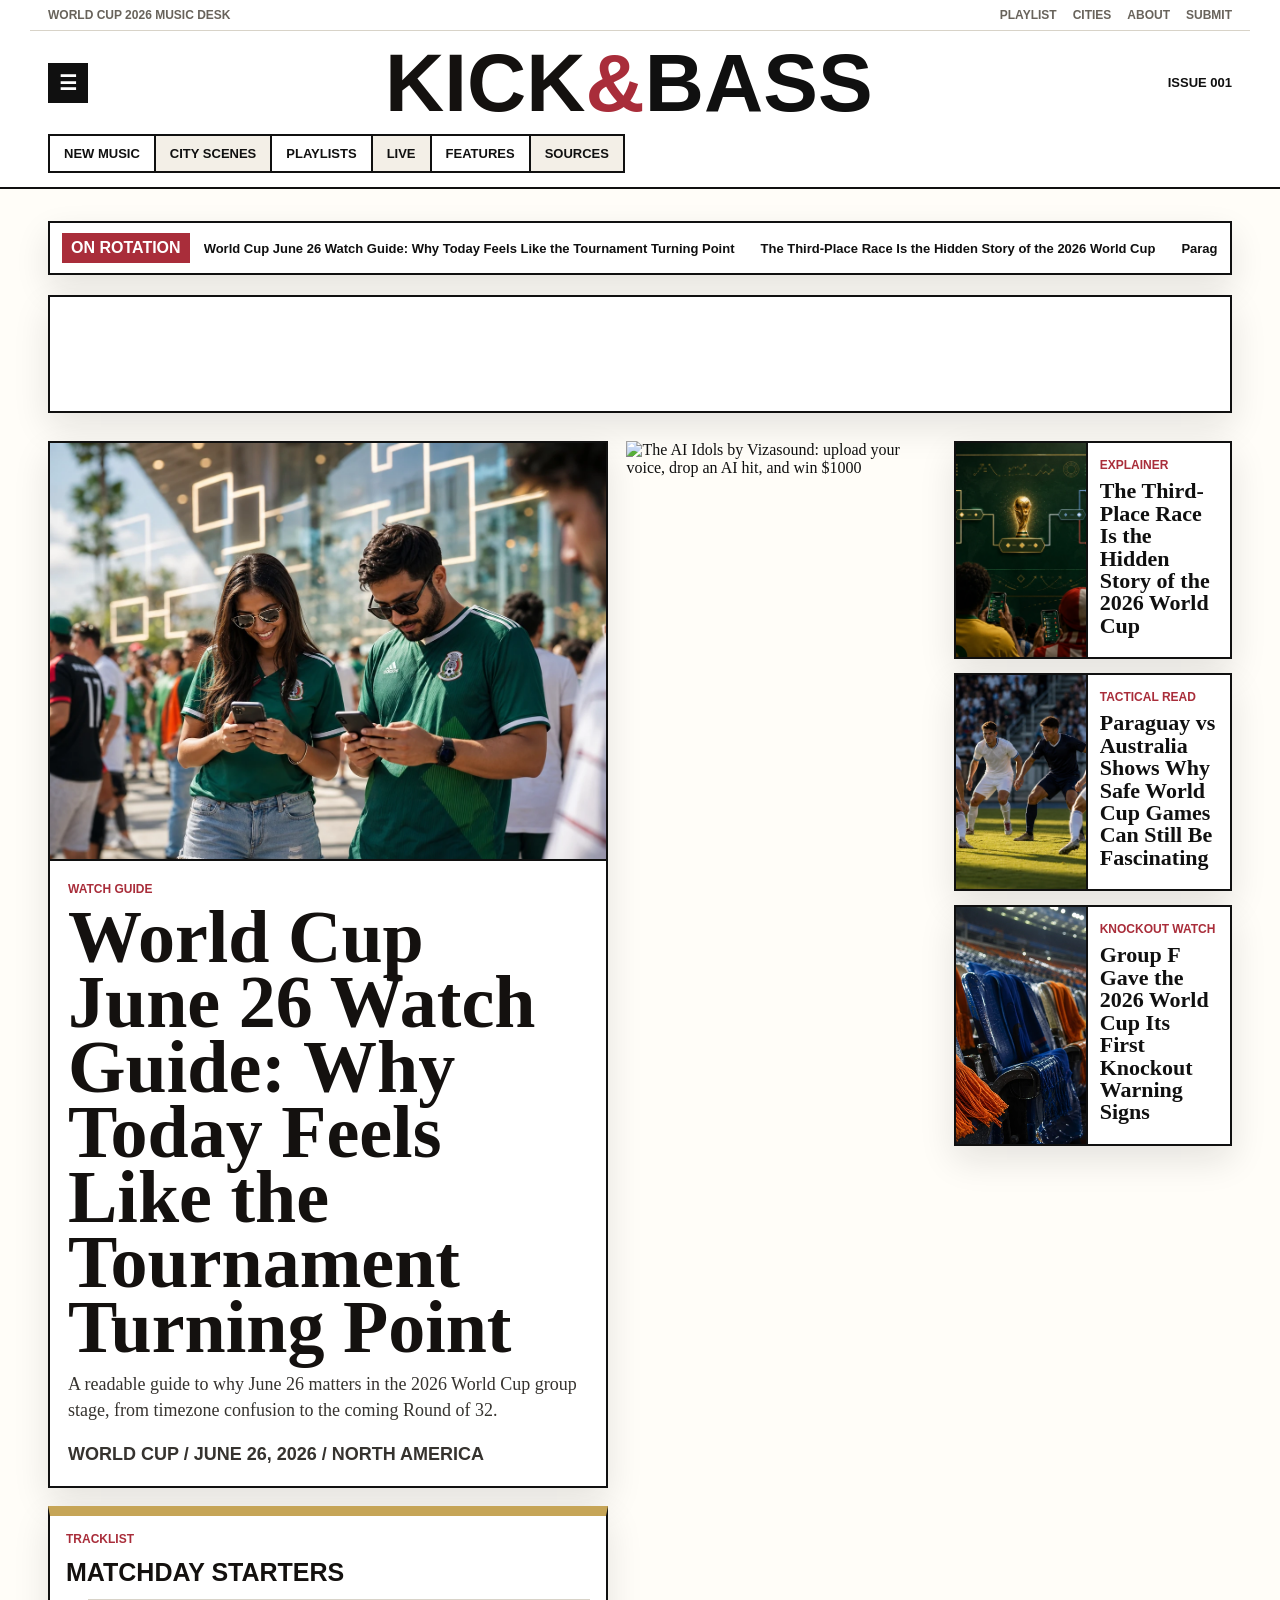
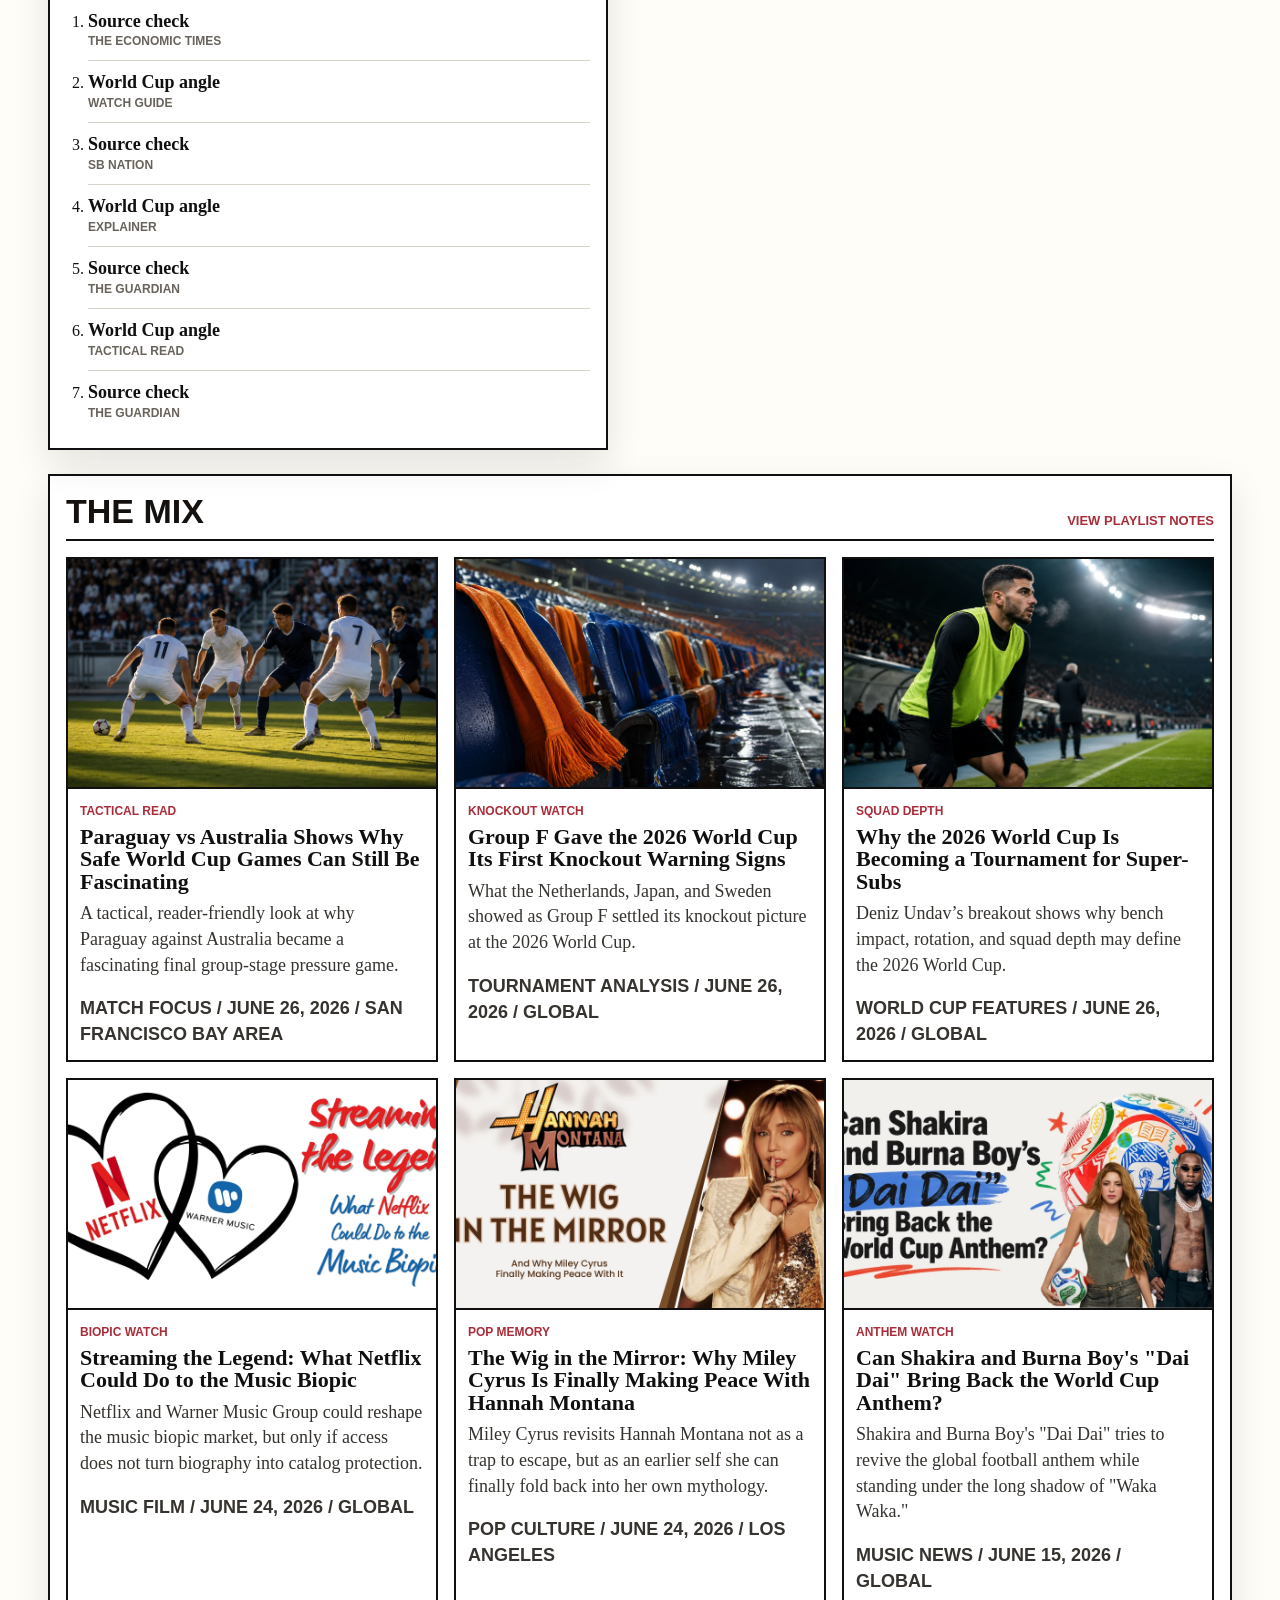
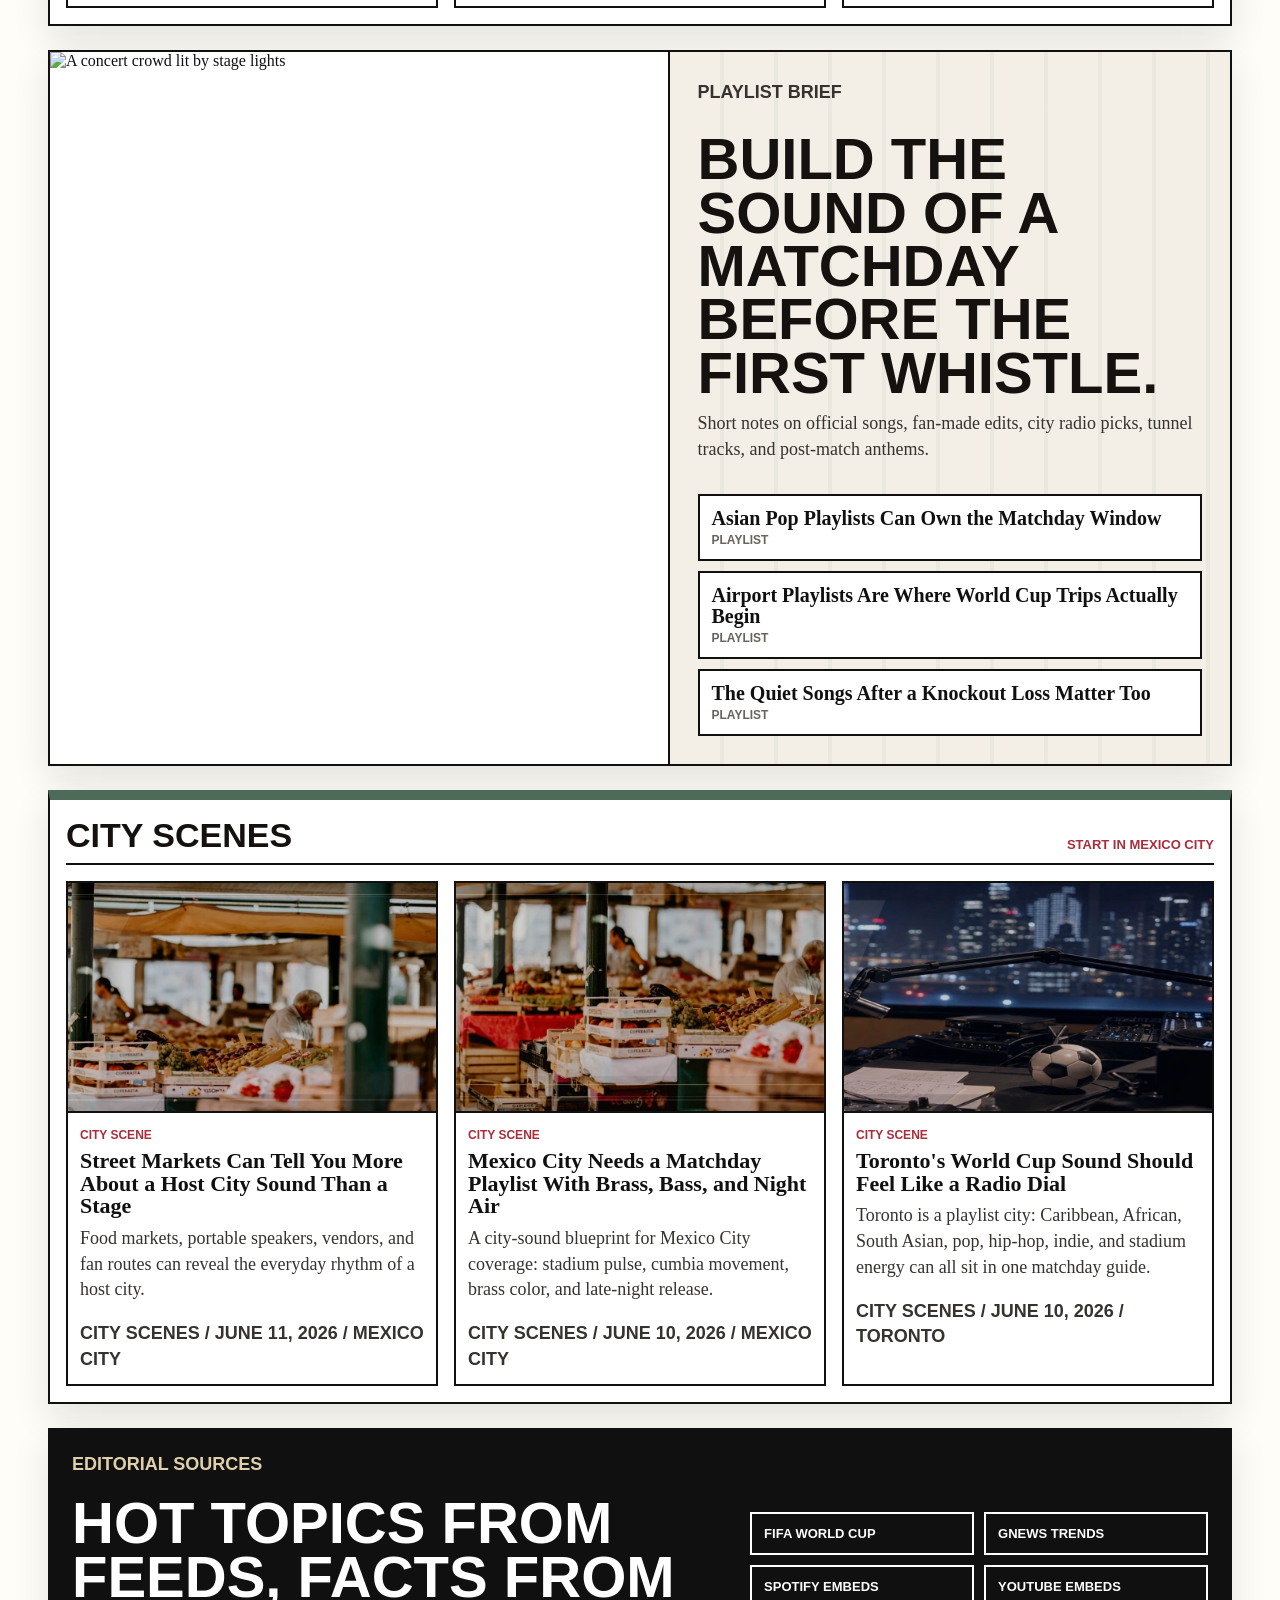
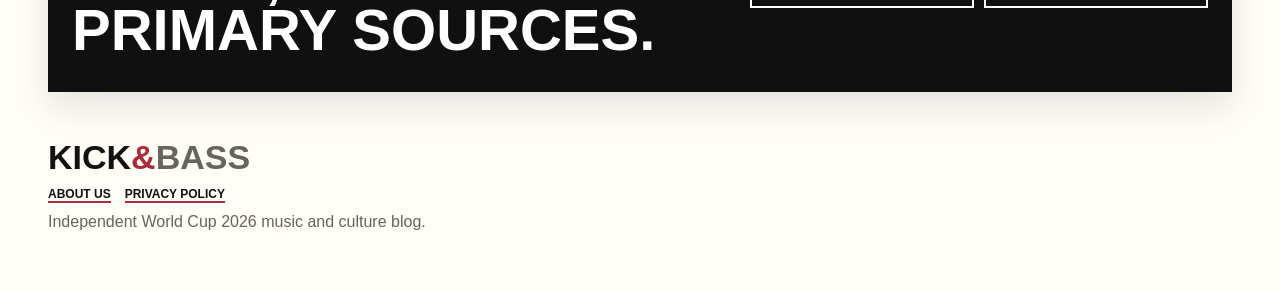
==== commit 2c185591: "Fix GA tracking for news.funplayzone.cc" ====
--- a/index.html
+++ b/index.html
@@ -14,6 +14,14 @@
       content="A static editorial site for World Cup 2026 music news, playlist culture, city scenes, and matchday sound."
     />
     <meta property="og:type" content="website" />
+    <!-- Google tag (gtag.js) -->
+    <script async src="https://www.googletagmanager.com/gtag/js?id=G-KLRVYZLVB2"></script>
+    <script>
+      window.dataLayer = window.dataLayer || [];
+      function gtag(){dataLayer.push(arguments);}
+      gtag("js", new Date());
+      gtag("config", "G-KLRVYZLVB2");
+    </script>
     <link rel="preconnect" href="https://images.unsplash.com" />
     <script
       async
@@ -71,6 +79,19 @@
 
       <section class="front-grid" aria-label="Top stories">
         <article class="lead-story" id="leadStory"></article>
+        <a
+          class="sponsor-banner"
+          href="https://www.vizasound.com?utm_source=oppo&utm_medium=splash&utm_campaign=es_launch"
+          target="_blank"
+          rel="noopener sponsored"
+          aria-label="Visit Vizasound The AI Idols"
+        >
+          <img
+            src="./assets/images/ads/vizasound-theaidol.webp"
+            alt="The AI Idols by Vizasound: upload your voice, drop an AI hit, and win $1000"
+            loading="lazy"
+          />
+        </a>
         <aside class="stack-column" id="stackColumn"></aside>
         <aside class="chart-panel">
           <p class="eyebrow">Tracklist</p>
